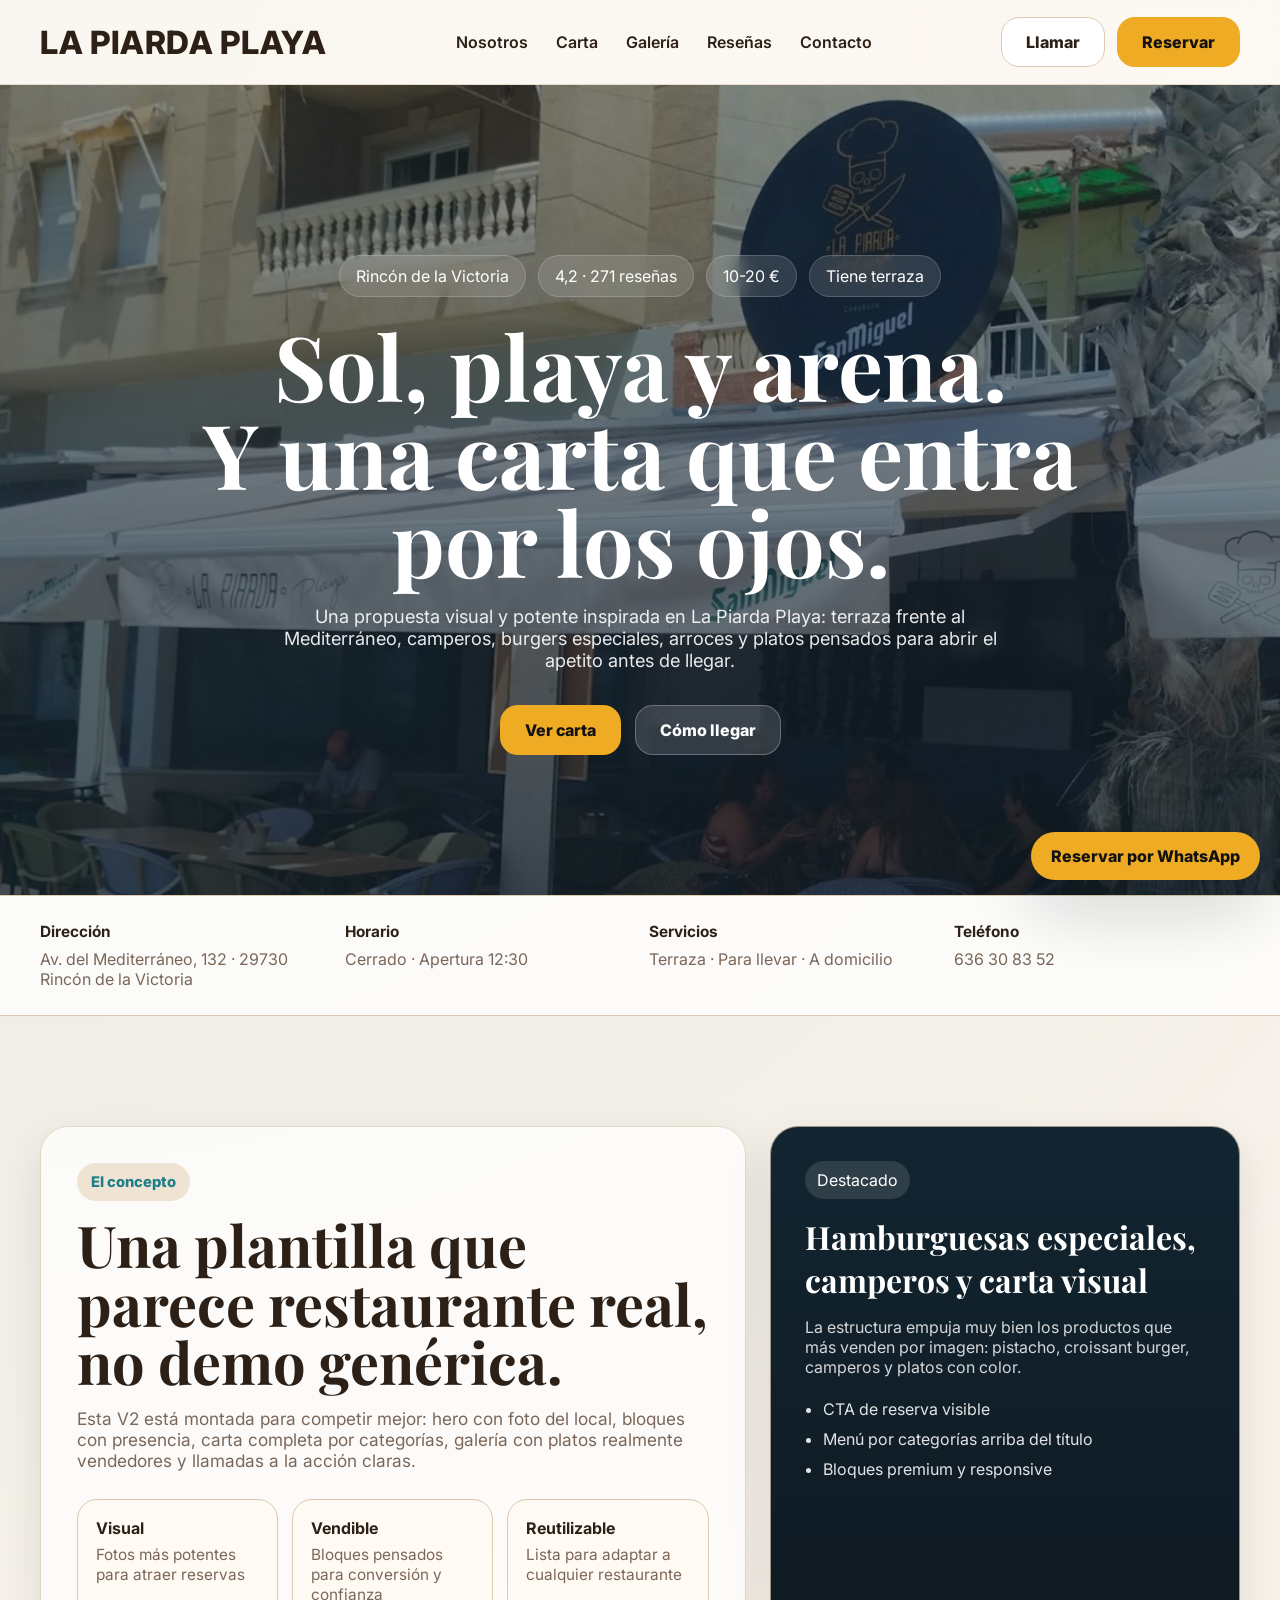
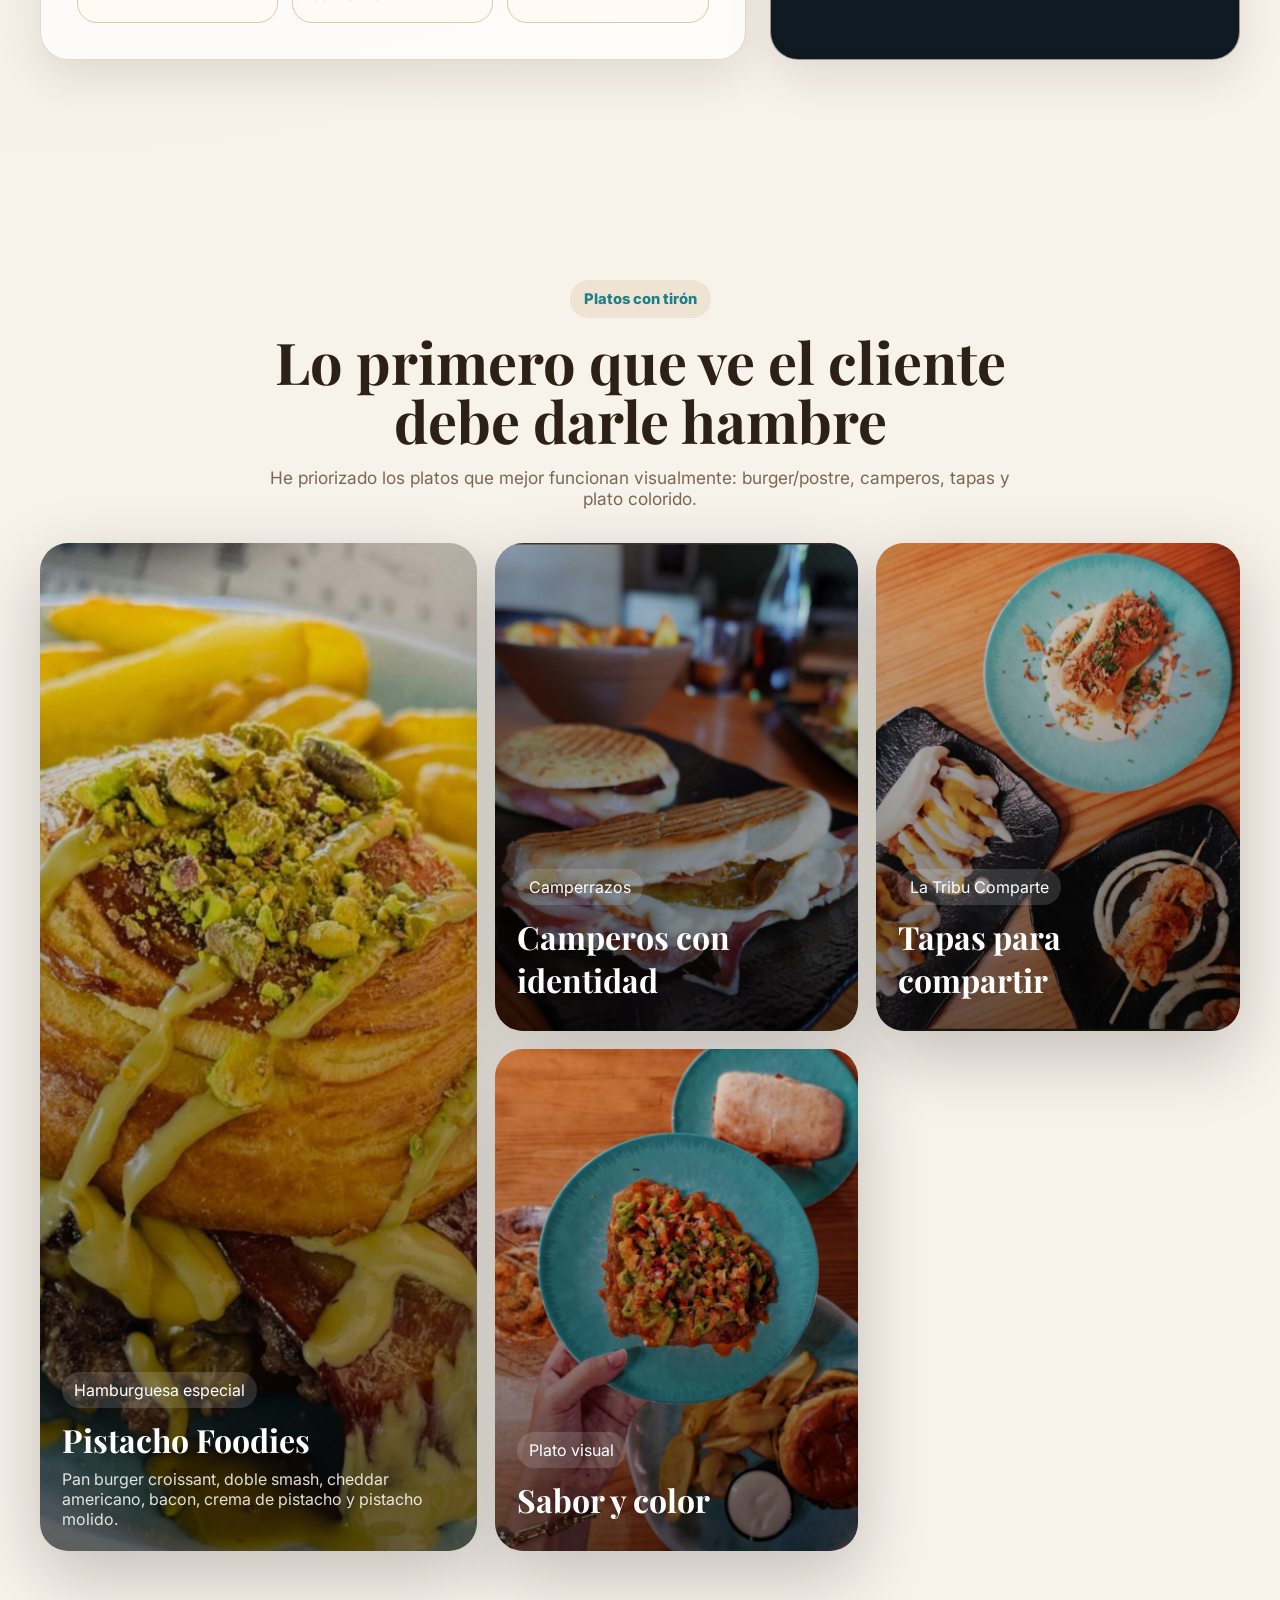
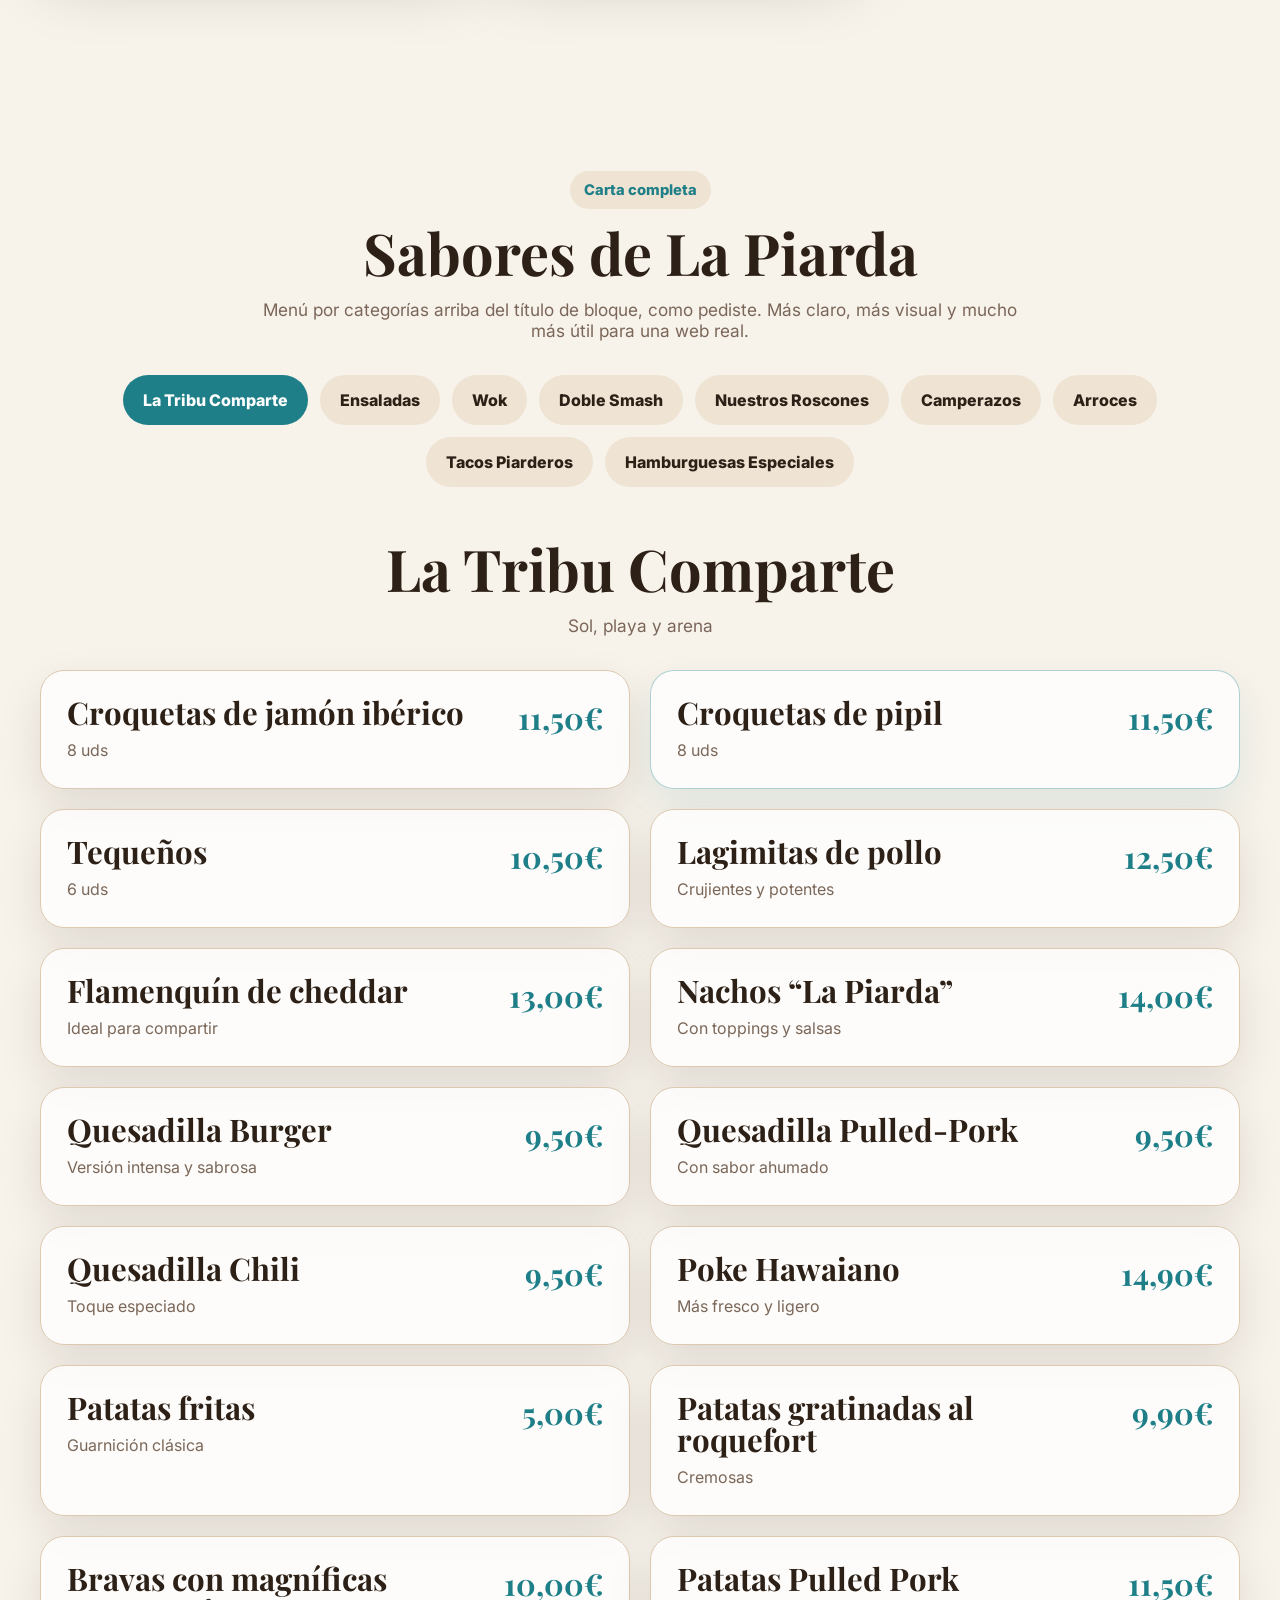
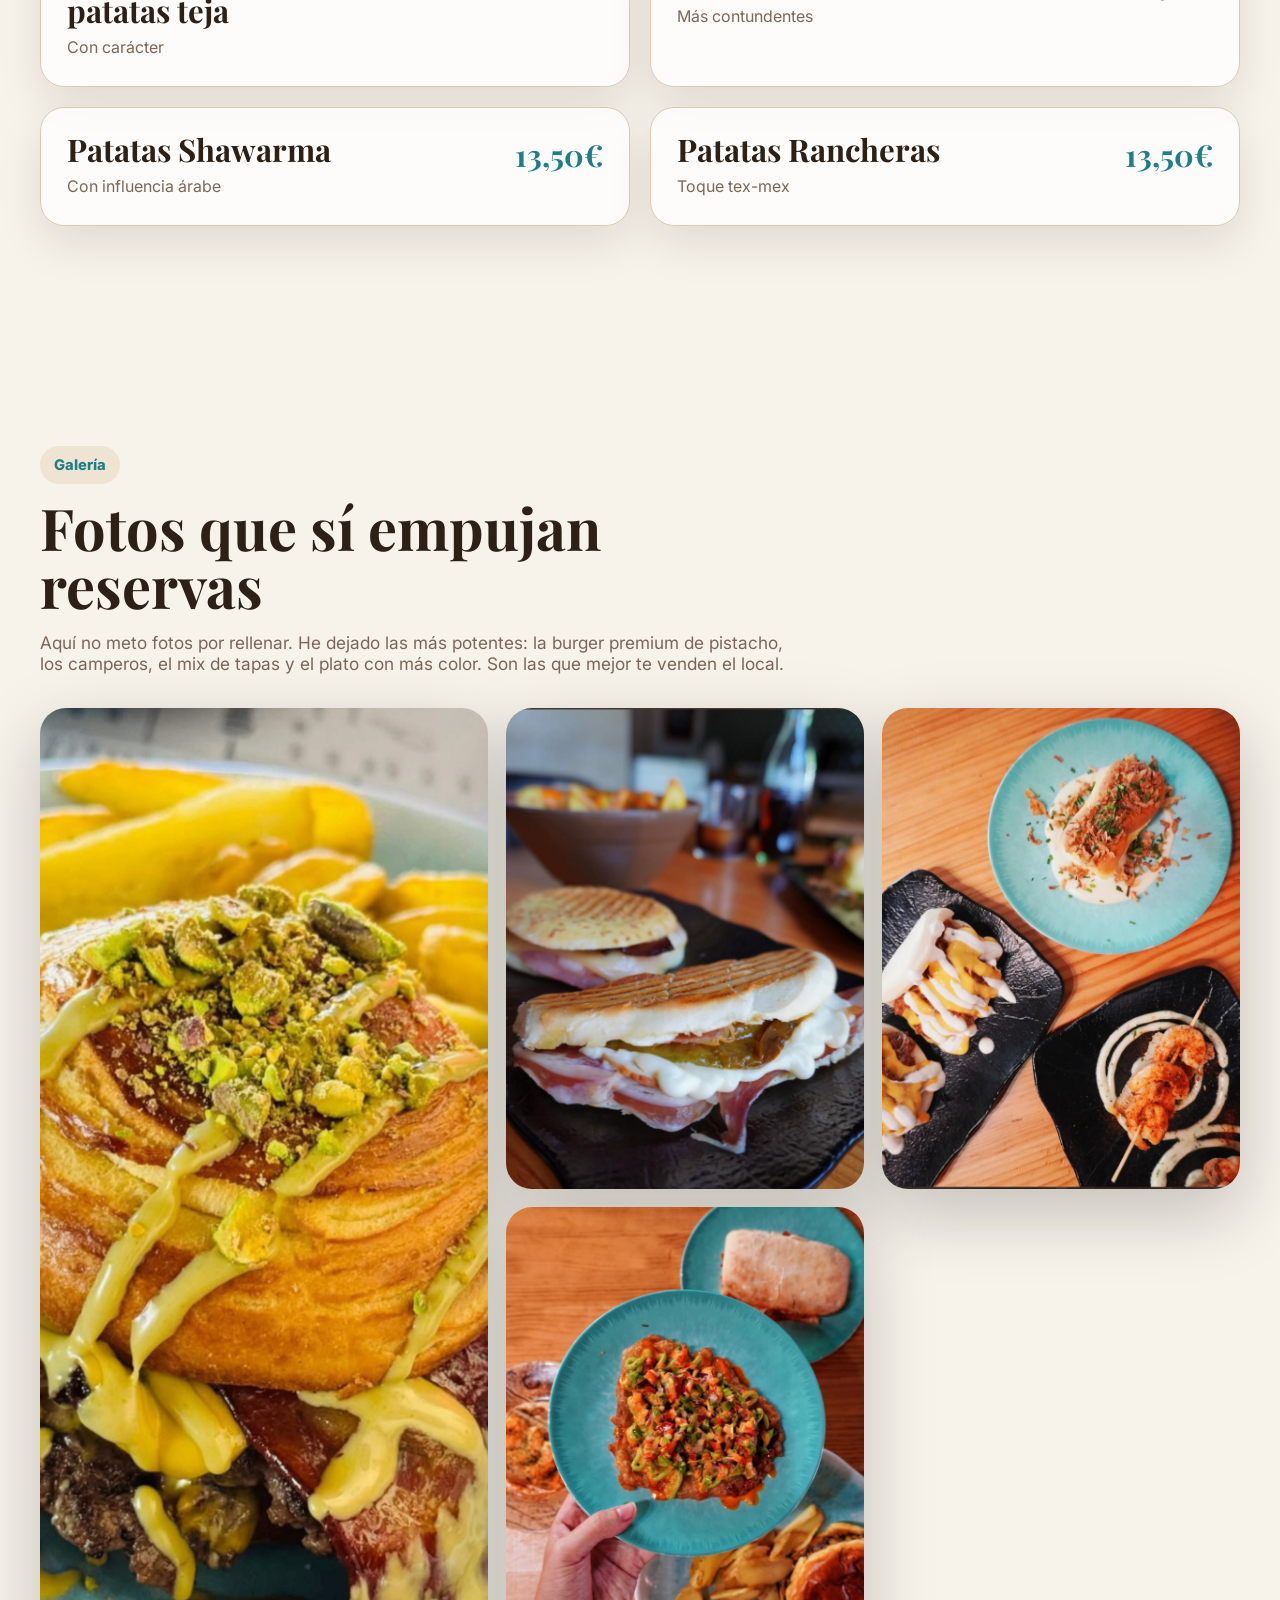
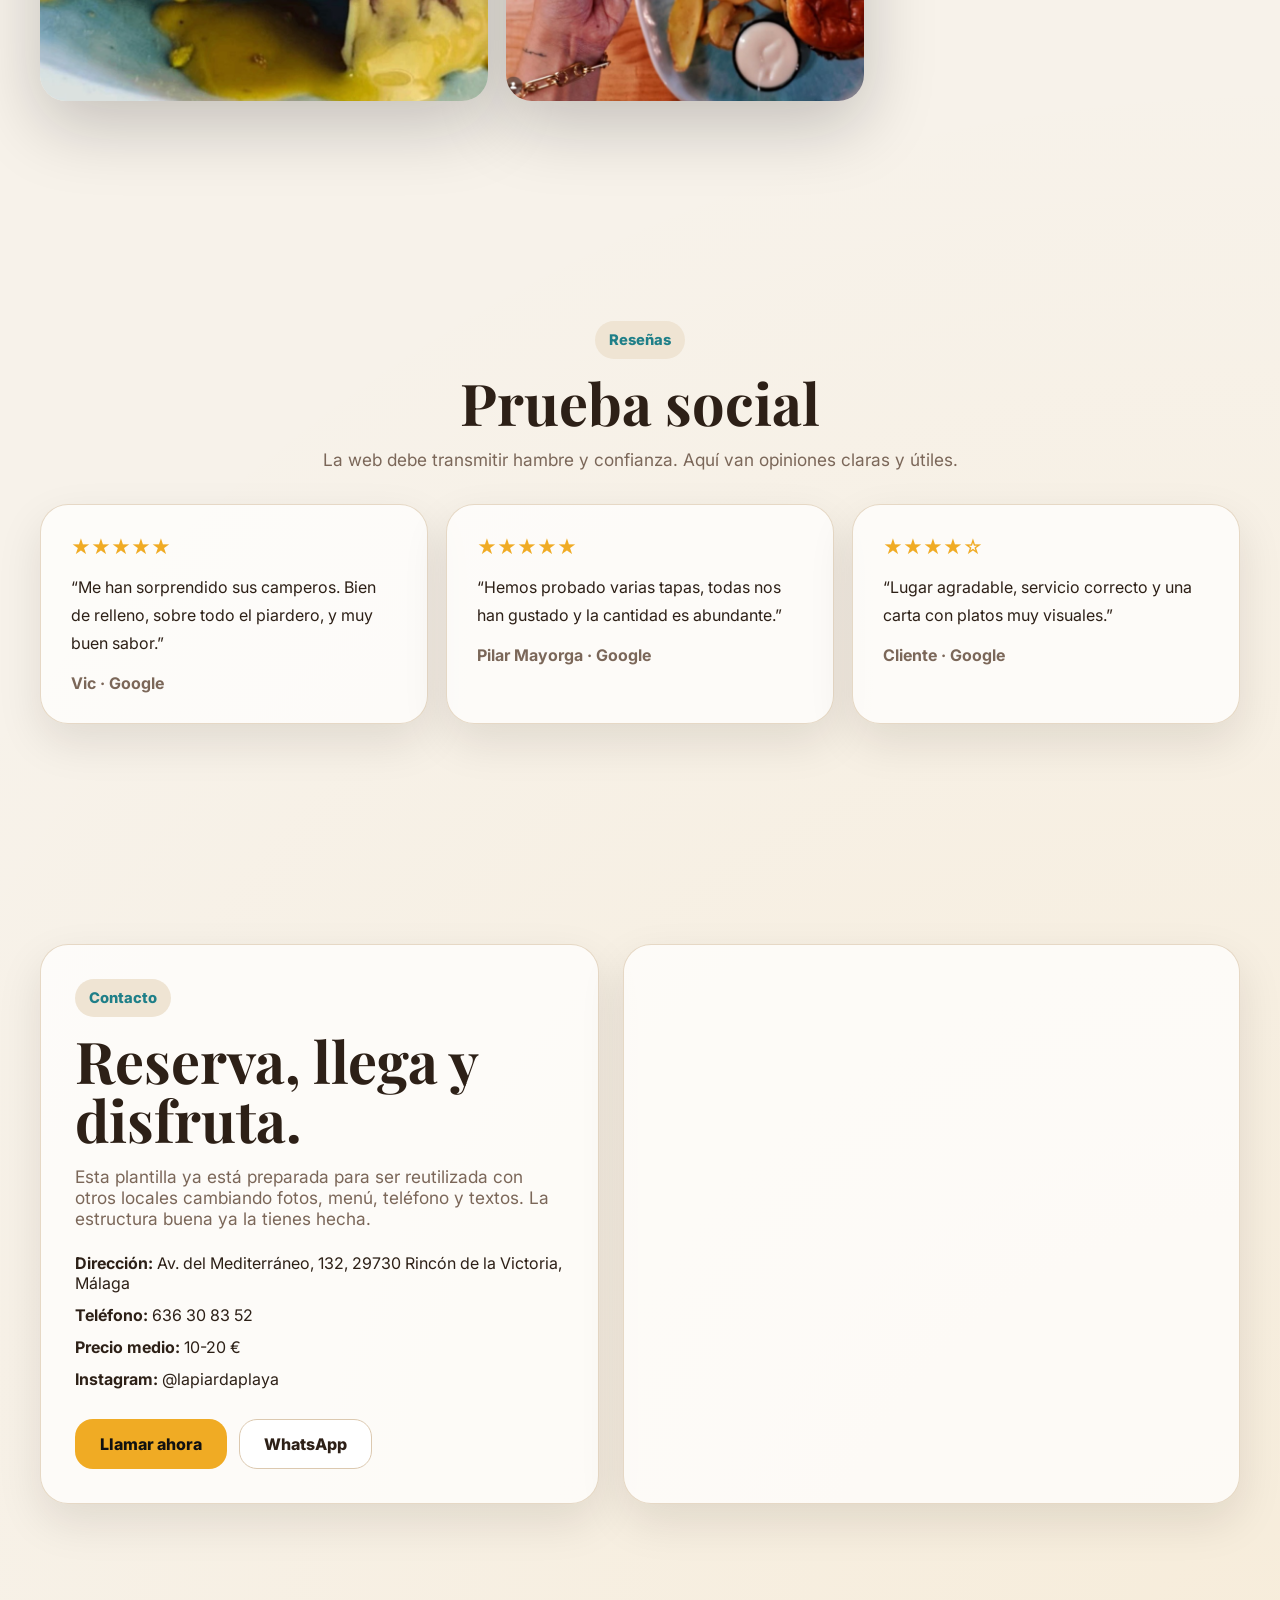
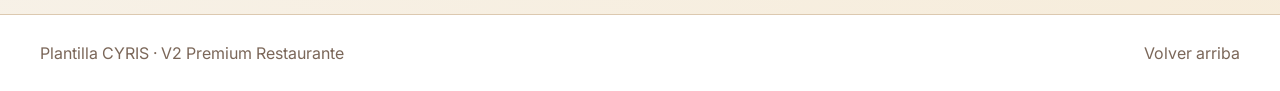
==== index.html @ 812b66fb "Add files via upload" ====
<!DOCTYPE html>
<html lang="es">
<head>
  <meta charset="UTF-8" />
  <meta name="viewport" content="width=device-width, initial-scale=1.0" />
  <title>La Piarda Playa | V2 Premium</title>
  <meta name="description" content="Plantilla premium para restaurantes inspirada en La Piarda Playa: hero visual, carta completa, galería potente y enfoque a reservas." />
  <meta name="theme-color" content="#10212b" />
  <link rel="preconnect" href="https://fonts.googleapis.com">
  <link rel="preconnect" href="https://fonts.gstatic.com" crossorigin>
  <link href="https://fonts.googleapis.com/css2?family=Playfair+Display:wght@600;700;800&family=Inter:wght@400;500;600;700;800&display=swap" rel="stylesheet">
  <link rel="stylesheet" href="styles.css" />
</head>
<body>
  <a class="floating-cta" href="https://wa.me/34636308352" target="_blank" rel="noopener noreferrer">Reservar por WhatsApp</a>

  <header class="site-header" id="top">
    <div class="container nav">
      <a class="brand" href="#top">LA PIARDA PLAYA</a>

      <nav class="desktop-nav">
        <a href="#concepto">Nosotros</a>
        <a href="#carta">Carta</a>
        <a href="#galeria">Galería</a>
        <a href="#resenas">Reseñas</a>
        <a href="#contacto">Contacto</a>
      </nav>

      <div class="nav-actions">
        <a class="btn btn-soft" href="tel:+34636308352">Llamar</a>
        <a class="btn btn-primary" href="https://wa.me/34636308352" target="_blank" rel="noopener noreferrer">Reservar</a>
      </div>

      <button class="menu-toggle" aria-label="Abrir menú">☰</button>
    </div>

    <div class="mobile-menu">
      <a href="#concepto">Nosotros</a>
      <a href="#carta">Carta</a>
      <a href="#galeria">Galería</a>
      <a href="#resenas">Reseñas</a>
      <a href="#contacto">Contacto</a>
      <a href="tel:+34636308352">Llamar</a>
    </div>
  </header>

  <section class="hero">
    <img src="assets/hero.jpg" alt="Exterior de La Piarda Playa" class="hero-image" />
    <div class="hero-overlay"></div>

    <div class="container hero-content">
      <div class="hero-pills">
        <span>Rincón de la Victoria</span>
        <span>4,2 · 271 reseñas</span>
        <span>10-20 €</span>
        <span>Tiene terraza</span>
      </div>

      <h1>Sol, playa y arena. <br>Y una carta que entra por los ojos.</h1>
      <p>
        Una propuesta visual y potente inspirada en La Piarda Playa: terraza frente al Mediterráneo,
        camperos, burgers especiales, arroces y platos pensados para abrir el apetito antes de llegar.
      </p>

      <div class="hero-actions">
        <a class="btn btn-primary" href="#carta">Ver carta</a>
        <a class="btn btn-glass" href="#contacto">Cómo llegar</a>
      </div>
    </div>
  </section>

  <section class="top-info">
    <div class="container top-info-grid">
      <article>
        <strong>Dirección</strong>
        <span>Av. del Mediterráneo, 132 · 29730 Rincón de la Victoria</span>
      </article>
      <article>
        <strong>Horario</strong>
        <span>Cerrado · Apertura 12:30</span>
      </article>
      <article>
        <strong>Servicios</strong>
        <span>Terraza · Para llevar · A domicilio</span>
      </article>
      <article>
        <strong>Teléfono</strong>
        <span>636 30 83 52</span>
      </article>
    </div>
  </section>

  <section class="section concept-section" id="concepto">
    <div class="container concept-grid">
      <div class="section-copy">
        <span class="eyebrow">El concepto</span>
        <h2>Una plantilla que parece restaurante real, no demo genérica.</h2>
        <p>
          Esta V2 está montada para competir mejor: hero con foto del local, bloques con presencia,
          carta completa por categorías, galería con platos realmente vendedores y llamadas a la acción claras.
        </p>
        <div class="concept-highlights">
          <div>
            <strong>Visual</strong>
            <span>Fotos más potentes para atraer reservas</span>
          </div>
          <div>
            <strong>Vendible</strong>
            <span>Bloques pensados para conversión y confianza</span>
          </div>
          <div>
            <strong>Reutilizable</strong>
            <span>Lista para adaptar a cualquier restaurante</span>
          </div>
        </div>
      </div>

      <div class="feature-card">
        <span class="feature-badge">Destacado</span>
        <h3>Hamburguesas especiales, camperos y carta visual</h3>
        <p>
          La estructura empuja muy bien los productos que más venden por imagen:
          pistacho, croissant burger, camperos y platos con color.
        </p>
        <ul>
          <li>CTA de reserva visible</li>
          <li>Menú por categorías arriba del título</li>
          <li>Bloques premium y responsive</li>
        </ul>
      </div>
    </div>
  </section>

  <section class="section signature-section">
    <div class="container">
      <div class="section-heading center">
        <span class="eyebrow">Platos con tirón</span>
        <h2>Lo primero que ve el cliente debe darle hambre</h2>
        <p>He priorizado los platos que mejor funcionan visualmente: burger/postre, camperos, tapas y plato colorido.</p>
      </div>

      <div class="signature-grid">
        <article class="signature-card large">
          <img src="assets/gallery-burger.jpg" alt="Burger premium con pistacho" />
          <div class="signature-copy">
            <span>Hamburguesa especial</span>
            <h3>Pistacho Foodies</h3>
            <p>Pan burger croissant, doble smash, cheddar americano, bacon, crema de pistacho y pistacho molido.</p>
          </div>
        </article>

        <article class="signature-card">
          <img src="assets/gallery-camperos.jpg" alt="Camperos del restaurante" />
          <div class="signature-copy">
            <span>Camperrazos</span>
            <h3>Camperos con identidad</h3>
          </div>
        </article>

        <article class="signature-card">
          <img src="assets/gallery-tapas.jpg" alt="Tapas variadas" />
          <div class="signature-copy">
            <span>La Tribu Comparte</span>
            <h3>Tapas para compartir</h3>
          </div>
        </article>

        <article class="signature-card">
          <img src="assets/gallery-plate.jpg" alt="Plato con colores vivos" />
          <div class="signature-copy">
            <span>Plato visual</span>
            <h3>Sabor y color</h3>
          </div>
        </article>
      </div>
    </div>
  </section>

  <section class="section menu-section" id="carta">
    <div class="container">
      <div class="section-heading center">
        <span class="eyebrow">Carta completa</span>
        <h2>Sabores de La Piarda</h2>
        <p>
          Menú por categorías arriba del título de bloque, como pediste. Más claro, más visual y mucho más útil para una web real.
        </p>
      </div>

      <div class="menu-tabs">
        <button class="tab active" data-category="tribu">La Tribu Comparte</button>
        <button class="tab" data-category="ensaladas">Ensaladas</button>
        <button class="tab" data-category="wok">Wok</button>
        <button class="tab" data-category="smash">Doble Smash</button>
        <button class="tab" data-category="roscones">Nuestros Roscones</button>
        <button class="tab" data-category="camperos">Camperazos</button>
        <button class="tab" data-category="arroces">Arroces</button>
        <button class="tab" data-category="tacos">Tacos Piarderos</button>
        <button class="tab" data-category="burgers">Hamburguesas Especiales</button>
      </div>

      <div class="menu-panel active" data-panel="tribu">
        <div class="menu-panel-header">
          <h3>La Tribu Comparte</h3>
          <p>Sol, playa y arena</p>
        </div>
        <div class="menu-grid">
          <article class="menu-card"><div><h4>Croquetas de jamón ibérico</h4><p>8 uds</p></div><strong>11,50€</strong></article>
          <article class="menu-card featured"><div><h4>Croquetas de pipil</h4><p>8 uds</p></div><strong>11,50€</strong></article>
          <article class="menu-card"><div><h4>Tequeños</h4><p>6 uds</p></div><strong>10,50€</strong></article>
          <article class="menu-card"><div><h4>Lagimitas de pollo</h4><p>Crujientes y potentes</p></div><strong>12,50€</strong></article>
          <article class="menu-card"><div><h4>Flamenquín de cheddar</h4><p>Ideal para compartir</p></div><strong>13,00€</strong></article>
          <article class="menu-card"><div><h4>Nachos “La Piarda”</h4><p>Con toppings y salsas</p></div><strong>14,00€</strong></article>
          <article class="menu-card"><div><h4>Quesadilla Burger</h4><p>Versión intensa y sabrosa</p></div><strong>9,50€</strong></article>
          <article class="menu-card"><div><h4>Quesadilla Pulled-Pork</h4><p>Con sabor ahumado</p></div><strong>9,50€</strong></article>
          <article class="menu-card"><div><h4>Quesadilla Chili</h4><p>Toque especiado</p></div><strong>9,50€</strong></article>
          <article class="menu-card"><div><h4>Poke Hawaiano</h4><p>Más fresco y ligero</p></div><strong>14,90€</strong></article>
          <article class="menu-card"><div><h4>Patatas fritas</h4><p>Guarnición clásica</p></div><strong>5,00€</strong></article>
          <article class="menu-card"><div><h4>Patatas gratinadas al roquefort</h4><p>Cremosas</p></div><strong>9,90€</strong></article>
          <article class="menu-card"><div><h4>Bravas con magníficas patatas teja</h4><p>Con carácter</p></div><strong>10,00€</strong></article>
          <article class="menu-card"><div><h4>Patatas Pulled Pork</h4><p>Más contundentes</p></div><strong>11,50€</strong></article>
          <article class="menu-card"><div><h4>Patatas Shawarma</h4><p>Con influencia árabe</p></div><strong>13,50€</strong></article>
          <article class="menu-card"><div><h4>Patatas Rancheras</h4><p>Toque tex-mex</p></div><strong>13,50€</strong></article>
        </div>
      </div>

      <div class="menu-panel" data-panel="ensaladas">
        <div class="menu-panel-header">
          <h3>Ensaladas</h3>
          <p>Opciones frescas</p>
        </div>
        <div class="menu-grid">
          <article class="menu-card"><div><h4>Mixta</h4><p>Atún, lechuga, tomate, cebolla morada y maíz</p></div><strong>9,50€</strong></article>
          <article class="menu-card featured"><div><h4>Cesar</h4><p>Tiras de pollo crujiente, parmesano, lechuga, tomate cherry, picatostes y salsa césar</p></div><strong>12,90€</strong></article>
          <article class="menu-card"><div><h4>De Cabra</h4><p>Tiras de pollo crujiente, queso de cabra, lechuga, tomate cherry, cebolla crujiente y salsa miel-mostaza</p></div><strong>12,90€</strong></article>
        </div>
      </div>

      <div class="menu-panel" data-panel="wok">
        <div class="menu-panel-header">
          <h3>Wok</h3>
          <p>Elegir entre arroz o noodles</p>
        </div>
        <div class="menu-grid">
          <article class="menu-card"><div><h4>Verduras</h4><p>Ligero y sabroso</p></div><strong>11,50€</strong></article>
          <article class="menu-card"><div><h4>Pollo</h4><p>Más proteína</p></div><strong>13,00€</strong></article>
          <article class="menu-card"><div><h4>Gambas</h4><p>Perfil marino</p></div><strong>13,00€</strong></article>
          <article class="menu-card featured"><div><h4>Pollo y gambas</h4><p>La combinación más completa</p></div><strong>14,00€</strong></article>
        </div>
      </div>

      <div class="menu-panel" data-panel="smash">
        <div class="menu-panel-header">
          <h3>Doble Smash</h3>
          <p>Carne y queso con pegada</p>
        </div>
        <div class="menu-grid">
          <article class="menu-card"><div><h4>Doble Smash Bacon Burger</h4><p>Bacon y salsa cheddar</p></div><strong>11,00€</strong></article>
          <article class="menu-card"><div><h4>Doble Smash Burger Cabramelizada</h4><p>Queso de cabra y cebolla caramelizada</p></div><strong>12,00€</strong></article>
          <article class="menu-card featured"><div><h4>Doble Smash Burger Original</h4><p>Cheddar americano, cebolla en mantequilla, pepinillo agridulce y auténtica salsa burger</p></div><strong>12,00€</strong></article>
        </div>
      </div>

      <div class="menu-panel" data-panel="roscones">
        <div class="menu-panel-header">
          <h3>Nuestros Roscones</h3>
          <p>Para nuestros piarderos vegetarianos, la carne se puede quitar</p>
        </div>
        <div class="menu-grid">
          <article class="menu-card"><div><h4>Serranito</h4><p>Pollo o lomo, jamón serrano, pimiento y mayonesa</p></div><strong>13,00€</strong></article>
          <article class="menu-card"><div><h4>Curry</h4><p>Pollo o lomo, queso, cebolla morada y mayonesa al curry</p></div><strong>13,00€</strong></article>
          <article class="menu-card"><div><h4>Roquefort</h4><p>Pollo o lomo, jamón serrano y roquefort</p></div><strong>13,00€</strong></article>
          <article class="menu-card"><div><h4>La Tribu</h4><p>Pollo o lomo, bacon, queso, lechuga, tomate y mayonesa</p></div><strong>13,00€</strong></article>
          <article class="menu-card"><div><h4>BBQ</h4><p>Pollo o lomo, cebolla en mantequilla, queso y salsa BBQ</p></div><strong>13,00€</strong></article>
          <article class="menu-card"><div><h4>Picantón</h4><p>Pollo o lomo, queso, cebolla crujiente y salsa brava</p></div><strong>13,00€</strong></article>
          <article class="menu-card"><div><h4>Cabramelizado</h4><p>Pollo o lomo, queso de cabra y cebolla caramelizada</p></div><strong>13,00€</strong></article>
          <article class="menu-card featured"><div><h4>Shawarma</h4><p>Carne de shawarma, queso, lechuga, hummus, cebolla morada y salsa yoghurt</p></div><strong>13,00€</strong></article>
        </div>
      </div>

      <div class="menu-panel" data-panel="camperos">
        <div class="menu-panel-header">
          <h3>Camperazos</h3>
          <p>La parte más reconocible del local</p>
        </div>
        <div class="menu-grid">
          <article class="menu-card"><div><h4>Normal</h4><p>Jamón, queso, tomate, lechuga y mayonesa</p></div><strong>5,80€</strong></article>
          <article class="menu-card"><div><h4>Atún</h4><p>Atún, jamón, queso, tomate, lechuga y mayonesa</p></div><strong>6,80€</strong></article>
          <article class="menu-card"><div><h4>Inglés</h4><p>Bacon, huevo, jamón, queso, tomate, lechuga y mayonesa</p></div><strong>6,80€</strong></article>
          <article class="menu-card"><div><h4>Pollo</h4><p>Pollo, jamón, queso, tomate, lechuga y mayonesa</p></div><strong>6,80€</strong></article>
          <article class="menu-card"><div><h4>Lomo</h4><p>Lomo, jamón, cheddar americano, tomate, lechuga y mayonesa</p></div><strong>6,80€</strong></article>
          <article class="menu-card"><div><h4>Pastela</h4><p>Carne de pollo con especias árabes, crema agria y toque de canela con azúcar glas</p></div><strong>7,50€</strong></article>
          <article class="menu-card"><div><h4>Africano</h4><p>Pollo, queso, cebolla caramelizada y mayonesa al curry</p></div><strong>7,50€</strong></article>
          <article class="menu-card"><div><h4>Serranito</h4><p>Lomo, jamón serrano, queso, pimiento, tomate y mayonesa</p></div><strong>7,50€</strong></article>
          <article class="menu-card"><div><h4>Aragón</h4><p>Pollo, bacon, huevo, cebolla caramelizada y crema agria</p></div><strong>7,80€</strong></article>
          <article class="menu-card"><div><h4>Cheddar</h4><p>Pollo, bacon, pork, queso, lechuga, tomate con toque de mayonesa y salsa cheddar</p></div><strong>7,80€</strong></article>
          <article class="menu-card featured"><div><h4>Piardero</h4><p>Pollo, bacon, jamón, huevo, queso, tomate, lechuga, mayonesa y ketchup al toque de pimienta</p></div><strong>7,80€</strong></article>
          <article class="menu-card"><div><h4>Pulled Pork</h4><p>Pulled Pork BBQ, cebolla mantequilla, jamón, queso, tomate y lechuga</p></div><strong>7,80€</strong></article>
        </div>
      </div>

      <div class="menu-panel" data-panel="arroces">
        <div class="menu-panel-header">
          <h3>Arroces</h3>
          <p>Mínimo dos personas</p>
        </div>
        <div class="menu-grid">
          <article class="menu-card"><div><h4>Mar y Granja</h4><p>Langostinos, mejillones y pollo · 15,50€ por persona / 26,50€ para dos</p></div><strong>Desde 15,50€</strong></article>
          <article class="menu-card"><div><h4>Ibérico</h4><p>Secreto ibérico, chorizo ibérico y champiñones · 17,00€ por persona</p></div><strong>17,00€</strong></article>
          <article class="menu-card featured"><div><h4>Arroz Negro</h4><p>Langostinos, pulpo y alioli con toque de pimentón de la Vera · 17,00€ por persona</p></div><strong>17,00€</strong></article>
        </div>
      </div>

      <div class="menu-panel" data-panel="tacos">
        <div class="menu-panel-header">
          <h3>Tacos Piarderos</h3>
          <p>Dos piezas, mucho sabor</p>
        </div>
        <div class="menu-grid">
          <article class="menu-card"><div><h4>Tacos Chidos</h4><p>Pollo picante, cheddar americano, cebolla encurtida, guacamole y lima · 2 uds</p></div><strong>8,50€</strong></article>
          <article class="menu-card featured"><div><h4>Tacos Japo</h4><p>Atún marinado en base de arroz, crema agria, mayonesa de kimchi y sriracha con toque crujiente de totopos y lima · 2 uds</p></div><strong>10,50€</strong></article>
        </div>
      </div>

      <div class="menu-panel" data-panel="burgers">
        <div class="menu-panel-header">
          <h3>Hamburguesas Especiales</h3>
          <p>Doble smash de 180g de ternera simmental de la mejor calidad, sabor y textura</p>
        </div>
        <div class="menu-grid">
          <article class="menu-card"><div><h4>Cheese Lover</h4><p>Doble Smash Burger · con aros crujientes de gouda, cheddar americano, cebolla caramelizada y crema agria</p></div><strong>12,00€</strong></article>
          <article class="menu-card"><div><h4>Donut Glass</h4><p>Doble Smash Burger · con cheddar americano, bacon, cochinita pibil y salsa cheddar</p></div><strong>14,50€</strong></article>
          <article class="menu-card"><div><h4>Lotus Croissant</h4><p>Pan burger croissant · Doble Smash Burger · con cheddar americano, bacon, crema de galleta lotus y crumble lotus</p></div><strong>14,50€</strong></article>
          <article class="menu-card featured"><div><h4>Pistacho Foodies</h4><p>Pan burger croissant · Doble Smash Burger · con cheddar americano, bacon, crema de pistacho y pistacho molido</p></div><strong>14,50€</strong></article>
        </div>
      </div>
    </div>
  </section>

  <section class="section gallery-section" id="galeria">
    <div class="container">
      <div class="section-heading">
        <span class="eyebrow">Galería</span>
        <h2>Fotos que sí empujan reservas</h2>
        <p>
          Aquí no meto fotos por rellenar. He dejado las más potentes: la burger premium de pistacho,
          los camperos, el mix de tapas y el plato con más color. Son las que mejor te venden el local.
        </p>
      </div>

      <div class="gallery-grid">
        <article class="gallery-item hero-shot">
          <img src="assets/gallery-burger.jpg" alt="Hamburguesa premium con pistacho" />
        </article>
        <article class="gallery-item">
          <img src="assets/gallery-camperos.jpg" alt="Camperos" />
        </article>
        <article class="gallery-item">
          <img src="assets/gallery-tapas.jpg" alt="Tapas variadas" />
        </article>
        <article class="gallery-item">
          <img src="assets/gallery-plate.jpg" alt="Plato colorido" />
        </article>
      </div>
    </div>
  </section>

  <section class="section reviews-section" id="resenas">
    <div class="container">
      <div class="section-heading center">
        <span class="eyebrow">Reseñas</span>
        <h2>Prueba social</h2>
        <p>La web debe transmitir hambre y confianza. Aquí van opiniones claras y útiles.</p>
      </div>

      <div class="reviews-grid">
        <article class="review-card">
          <div class="stars">★★★★★</div>
          <p>“Me han sorprendido sus camperos. Bien de relleno, sobre todo el piardero, y muy buen sabor.”</p>
          <span>Vic · Google</span>
        </article>
        <article class="review-card">
          <div class="stars">★★★★★</div>
          <p>“Hemos probado varias tapas, todas nos han gustado y la cantidad es abundante.”</p>
          <span>Pilar Mayorga · Google</span>
        </article>
        <article class="review-card">
          <div class="stars">★★★★☆</div>
          <p>“Lugar agradable, servicio correcto y una carta con platos muy visuales.”</p>
          <span>Cliente · Google</span>
        </article>
      </div>
    </div>
  </section>

  <section class="section contact-section" id="contacto">
    <div class="container contact-grid">
      <div class="contact-copy">
        <span class="eyebrow">Contacto</span>
        <h2>Reserva, llega y disfruta.</h2>
        <p>
          Esta plantilla ya está preparada para ser reutilizada con otros locales cambiando fotos, menú,
          teléfono y textos. La estructura buena ya la tienes hecha.
        </p>

        <ul class="contact-list">
          <li><strong>Dirección:</strong> Av. del Mediterráneo, 132, 29730 Rincón de la Victoria, Málaga</li>
          <li><strong>Teléfono:</strong> 636 30 83 52</li>
          <li><strong>Precio medio:</strong> 10-20 €</li>
          <li><strong>Instagram:</strong> @lapiardaplaya</li>
        </ul>

        <div class="contact-actions">
          <a class="btn btn-primary" href="tel:+34636308352">Llamar ahora</a>
          <a class="btn btn-soft" href="https://wa.me/34636308352" target="_blank" rel="noopener noreferrer">WhatsApp</a>
        </div>
      </div>

      <div class="map-card">
        <iframe title="Mapa La Piarda Playa" src="https://www.google.com/maps?q=Av.%20del%20Mediterr%C3%A1neo%20132%20Rinc%C3%B3n%20de%20la%20Victoria%20M%C3%A1laga&output=embed" loading="lazy"></iframe>
      </div>
    </div>
  </section>

  <footer class="site-footer">
    <div class="container footer-wrap">
      <span>Plantilla CYRIS · V2 Premium Restaurante</span>
      <a href="#top">Volver arriba</a>
    </div>
  </footer>

  <script src="script.js"></script>
</body>
</html>
---- styles.css ----
*{box-sizing:border-box}
html{scroll-behavior:smooth}
:root{
  --bg:#f7f2ea;
  --surface:#fffdfa;
  --surface-2:#efe4d3;
  --card:#fffaf4;
  --text:#2d2017;
  --muted:#7b6759;
  --line:#dcc9b0;
  --brand:#1f7f88;
  --brand-dark:#10212b;
  --accent:#f0ab24;
  --white:#ffffff;
  --shadow:0 18px 45px rgba(26, 18, 11, .10);
  --shadow-2:0 24px 70px rgba(13, 15, 20, .22);
  --radius:28px;
  --max:1200px;
}

body{
  margin:0;
  font-family:'Inter',system-ui,sans-serif;
  color:var(--text);
  background:
    radial-gradient(circle at top left, rgba(31,127,136,.08), transparent 22%),
    radial-gradient(circle at bottom right, rgba(240,171,36,.08), transparent 20%),
    var(--bg);
}
img{display:block;max-width:100%}
a{text-decoration:none;color:inherit}
button{font:inherit}
.container{width:min(var(--max), calc(100% - 40px)); margin:0 auto}

.floating-cta{
  position:fixed;right:20px;bottom:20px;z-index:90;
  background:var(--accent);color:#111;padding:14px 20px;border-radius:999px;
  font-weight:800;box-shadow:var(--shadow-2)
}

.site-header{
  position:sticky;top:0;z-index:80;
  backdrop-filter:blur(16px);
  background:rgba(255,250,245,.78);
  border-bottom:1px solid rgba(220,201,176,.6);
}
.nav{
  min-height:84px;display:flex;align-items:center;justify-content:space-between;gap:20px
}
.brand{
  font-weight:800;letter-spacing:.02em;font-size:2rem
}
.desktop-nav{
  display:flex;gap:28px;font-weight:600
}
.desktop-nav a{
  position:relative
}
.desktop-nav a::after{
  content:"";position:absolute;left:0;bottom:-8px;width:0;height:2px;background:var(--brand);transition:.28s
}
.desktop-nav a:hover::after{width:100%}
.nav-actions{display:flex;gap:12px}
.menu-toggle{
  display:none;border:1px solid var(--line);background:var(--white);border-radius:14px;padding:10px 14px
}
.mobile-menu{
  display:none;padding:0 20px 18px;border-top:1px solid rgba(220,201,176,.5)
}
.mobile-menu.open{display:grid;gap:12px}
.mobile-menu a{padding-top:10px;color:var(--muted);font-weight:600}

.btn{
  display:inline-flex;align-items:center;justify-content:center;
  padding:14px 24px;border-radius:18px;font-weight:800;transition:.22s;
  border:1px solid transparent
}
.btn:hover{transform:translateY(-1px)}
.btn-primary{background:var(--accent);color:#111}
.btn-soft{background:#fff;border-color:var(--line)}
.btn-glass{background:rgba(255,255,255,.14);color:#fff;border-color:rgba(255,255,255,.26)}

.hero{
  position:relative;min-height:90vh;display:grid;place-items:center;overflow:hidden
}
.hero-image{
  position:absolute;inset:0;width:100%;height:100%;object-fit:cover
}
.hero-overlay{
  position:absolute;inset:0;
  background:
    linear-gradient(180deg, rgba(16,33,43,.34), rgba(16,33,43,.66)),
    linear-gradient(90deg, rgba(0,0,0,.18), rgba(0,0,0,.08))
}
.hero-content{
  position:relative;z-index:2;color:#fff;text-align:center;
  max-width:980px;padding:130px 0 100px
}
.hero-pills{
  display:flex;justify-content:center;gap:12px;flex-wrap:wrap;margin-bottom:24px
}
.hero-pills span{
  padding:10px 16px;border-radius:999px;background:rgba(255,255,255,.12);
  border:1px solid rgba(255,255,255,.18);backdrop-filter:blur(10px)
}
.hero h1{
  margin:0 0 20px;
  font-family:'Playfair Display',serif;
  font-size:clamp(3rem, 7vw, 6rem);
  line-height:.98
}
.hero p{
  max-width:760px;margin:0 auto 34px;font-size:1.14rem;color:rgba(255,255,255,.90)
}
.hero-actions{
  display:flex;justify-content:center;gap:14px;flex-wrap:wrap
}

.top-info{
  border-top:1px solid var(--line);border-bottom:1px solid var(--line);background:rgba(255,255,255,.78)
}
.top-info-grid{
  padding:26px 0;display:grid;grid-template-columns:repeat(4,1fr);gap:18px
}
.top-info-grid article{display:flex;flex-direction:column;gap:8px}
.top-info-grid strong{font-size:.96rem}
.top-info-grid span{color:var(--muted)}

.section{padding:110px 0}
.section-heading{max-width:760px;margin:0 0 34px}
.section-heading.center{text-align:center;margin-inline:auto}
.eyebrow{
  display:inline-flex;align-items:center;gap:8px;
  padding:10px 14px;border-radius:999px;background:var(--surface-2);
  color:var(--brand);font-size:.92rem;font-weight:800;margin-bottom:14px
}
.section-heading h2,
.section-copy h2,
.menu-panel-header h3,
.contact-copy h2{
  margin:0;
  font-family:'Playfair Display',serif;
  font-size:clamp(2.5rem, 4.5vw, 4.2rem);
  line-height:1.02
}
.section-heading p,
.section-copy p,
.contact-copy p,
.menu-panel-header p{
  color:var(--muted);font-size:1.08rem
}

.concept-grid{
  display:grid;grid-template-columns:1.2fr .8fr;gap:24px;align-items:stretch
}
.section-copy,
.feature-card,
.contact-copy,
.map-card,
.review-card{
  background:rgba(255,255,255,.72);
  border:1px solid rgba(220,201,176,.7);
  border-radius:28px;
  box-shadow:var(--shadow)
}
.section-copy{padding:36px}
.concept-highlights{
  display:grid;grid-template-columns:repeat(3,1fr);gap:14px;margin-top:28px
}
.concept-highlights div{
  background:var(--card);padding:18px;border-radius:20px;border:1px solid var(--line)
}
.concept-highlights strong{display:block;margin-bottom:6px}
.concept-highlights span{color:var(--muted);font-size:.96rem}
.feature-card{
  padding:34px;background:linear-gradient(180deg,#122531,#0f1921);color:#fff
}
.feature-badge{
  display:inline-block;margin-bottom:16px;padding:9px 12px;border-radius:999px;
  background:rgba(255,255,255,.12)
}
.feature-card h3{
  margin:0 0 14px;font-size:2rem;font-family:'Playfair Display',serif
}
.feature-card p{color:rgba(255,255,255,.82)}
.feature-card ul{margin:22px 0 0;padding-left:18px;color:rgba(255,255,255,.88)}
.feature-card li+li{margin-top:10px}

.signature-grid{
  display:grid;grid-template-columns:1.2fr 1fr 1fr;gap:18px
}
.signature-card{
  position:relative;min-height:280px;border-radius:28px;overflow:hidden;box-shadow:var(--shadow-2)
}
.signature-card.large{grid-row:span 2;min-height:580px}
.signature-card img{
  width:100%;height:100%;object-fit:cover
}
.signature-card::after{
  content:"";position:absolute;inset:0;background:linear-gradient(180deg,rgba(0,0,0,.08),rgba(0,0,0,.58))
}
.signature-copy{
  position:absolute;left:22px;right:22px;bottom:22px;z-index:2;color:#fff
}
.signature-copy span{
  display:inline-block;margin-bottom:10px;padding:8px 12px;border-radius:999px;background:rgba(255,255,255,.14)
}
.signature-copy h3{
  margin:0 0 8px;font-family:'Playfair Display',serif;font-size:2rem
}
.signature-copy p{margin:0;color:rgba(255,255,255,.86)}

.menu-tabs{
  display:flex;gap:12px;flex-wrap:wrap;justify-content:center;margin:24px 0 52px
}
.tab{
  border:none;cursor:pointer;padding:15px 20px;border-radius:999px;
  background:var(--surface-2);font-weight:800;color:var(--text);transition:.22s
}
.tab.active{background:var(--brand);color:#fff}
.menu-panel{display:none}
.menu-panel.active{display:block}
.menu-panel-header{text-align:center;margin-bottom:34px}
.menu-grid{display:grid;grid-template-columns:repeat(2,1fr);gap:20px}
.menu-card{
  display:flex;justify-content:space-between;gap:18px;align-items:flex-start;
  background:rgba(255,255,255,.78);border:1px solid var(--line);border-radius:24px;padding:26px;
  box-shadow:var(--shadow)
}
.menu-card.featured{
  border-color:rgba(31,127,136,.35);
  box-shadow:0 18px 38px rgba(31,127,136,.10)
}
.menu-card h4{
  margin:0 0 10px;
  font-family:'Playfair Display',serif;font-size:1.95rem;line-height:1.02
}
.menu-card p{
  margin:0;color:var(--muted);font-size:1rem;line-height:1.45
}
.menu-card strong{
  white-space:nowrap;font-family:'Playfair Display',serif;font-size:1.9rem;color:var(--brand)
}

.gallery-grid{
  display:grid;grid-template-columns:1.25fr 1fr 1fr;gap:18px
}
.gallery-item{
  min-height:300px;border-radius:26px;overflow:hidden;box-shadow:var(--shadow-2)
}
.gallery-item.hero-shot{grid-row:span 2;min-height:620px}
.gallery-item img{
  width:100%;height:100%;object-fit:cover
}

.reviews-grid{
  display:grid;grid-template-columns:repeat(3,1fr);gap:18px
}
.review-card{
  padding:30px
}
.stars{color:var(--accent);font-size:1.2rem;margin-bottom:14px}
.review-card p{margin:0 0 16px;line-height:1.75}
.review-card span{color:var(--muted);font-weight:700}

.contact-grid{
  display:grid;grid-template-columns:.95fr 1.05fr;gap:24px;align-items:stretch
}
.contact-copy,.map-card{padding:34px}
.contact-list{
  list-style:none;padding:0;margin:24px 0 30px;display:grid;gap:12px
}
.contact-actions{display:flex;gap:12px;flex-wrap:wrap}
.map-card iframe{
  width:100%;height:100%;min-height:430px;border:0;border-radius:18px
}

.site-footer{
  padding:28px 0;background:#fff;border-top:1px solid var(--line)
}
.footer-wrap{
  display:flex;justify-content:space-between;align-items:center;gap:18px;color:var(--muted)
}

@media (max-width: 1100px){
  .top-info-grid,.reviews-grid{grid-template-columns:1fr 1fr}
  .concept-grid,.contact-grid{grid-template-columns:1fr}
  .signature-grid,.gallery-grid{grid-template-columns:1fr 1fr}
  .signature-card.large,.gallery-item.hero-shot{grid-row:auto;grid-column:1 / -1;min-height:420px}
}
@media (max-width: 860px){
  .desktop-nav,.nav-actions{display:none}
  .menu-toggle{display:block}
  .top-info-grid,.menu-grid,.reviews-grid,.signature-grid,.gallery-grid,.concept-highlights{grid-template-columns:1fr}
  .menu-card{flex-direction:column}
  .menu-card strong{font-size:1.7rem}
  .hero-content{padding-top:110px}
  .brand{font-size:1.45rem}
  .section{padding:90px 0}
  .footer-wrap{flex-direction:column;align-items:flex-start}
  .floating-cta{left:16px;right:16px;bottom:16px;text-align:center}
}
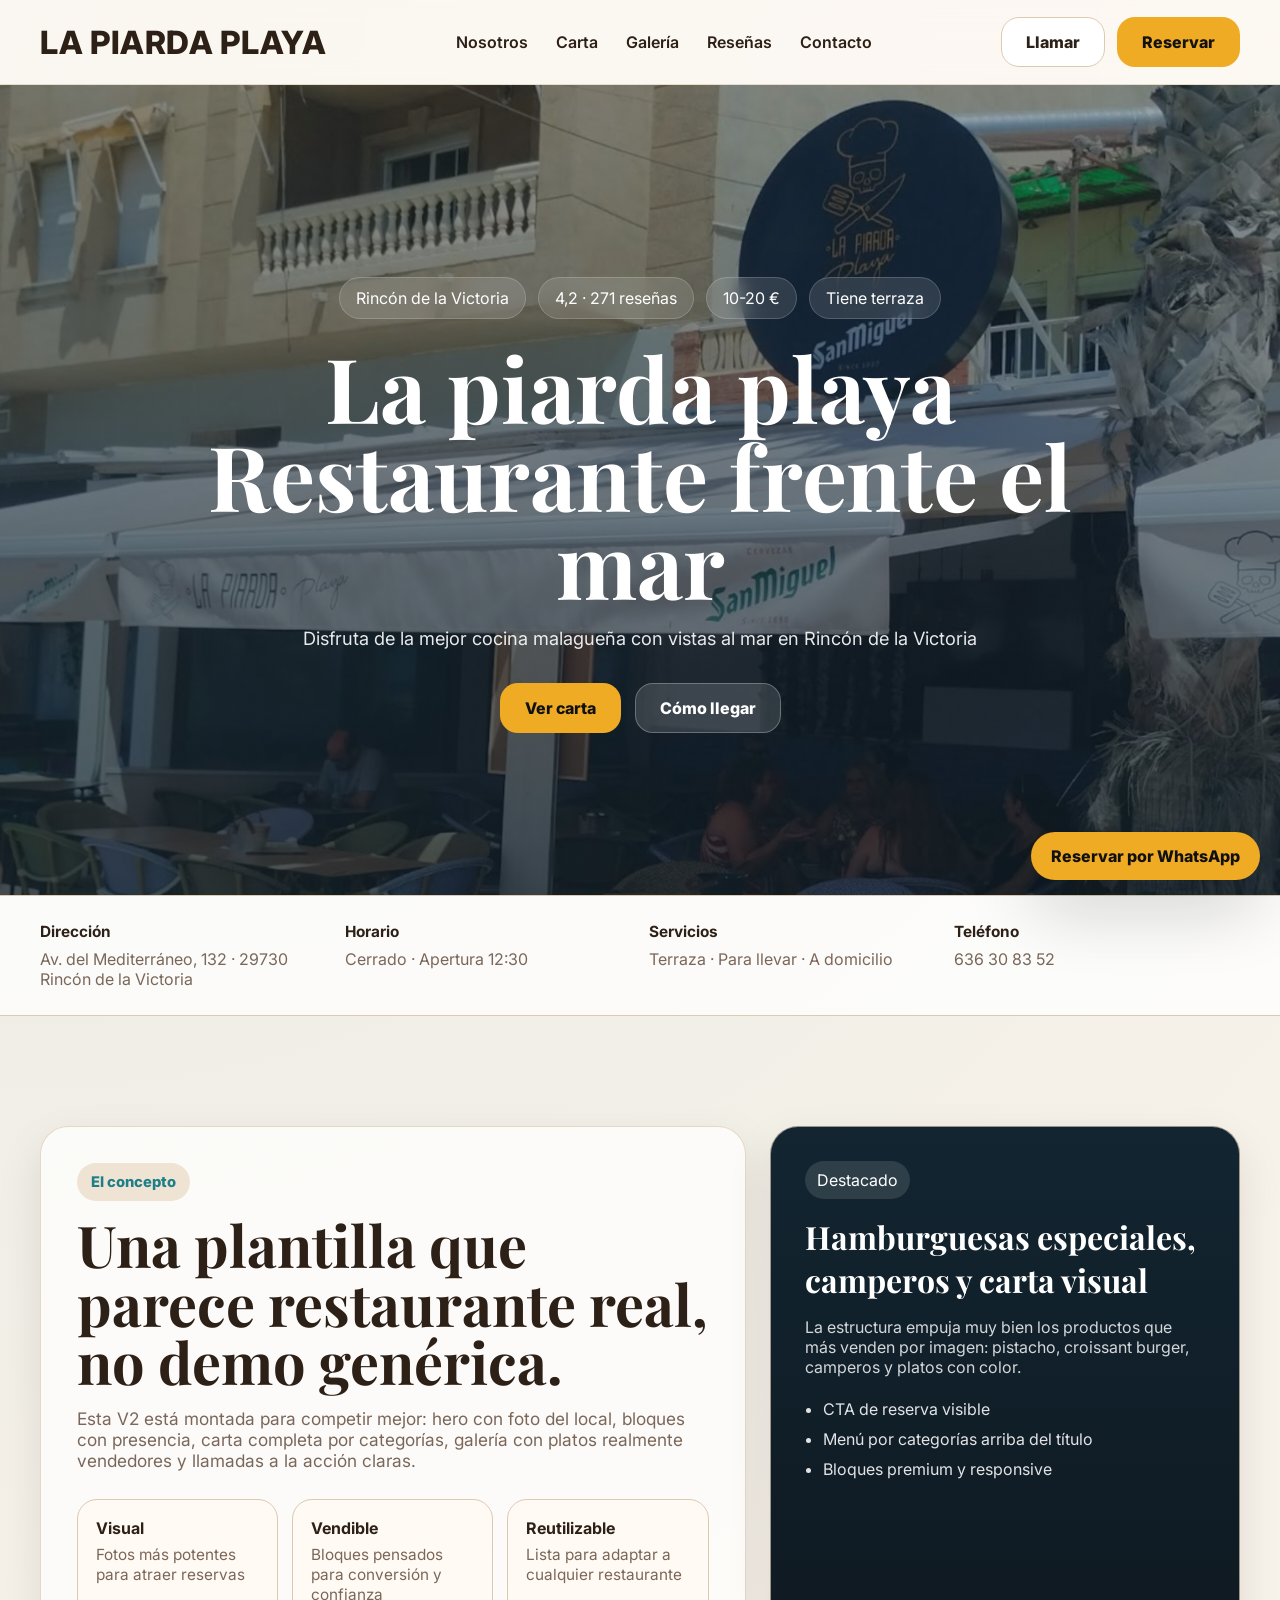
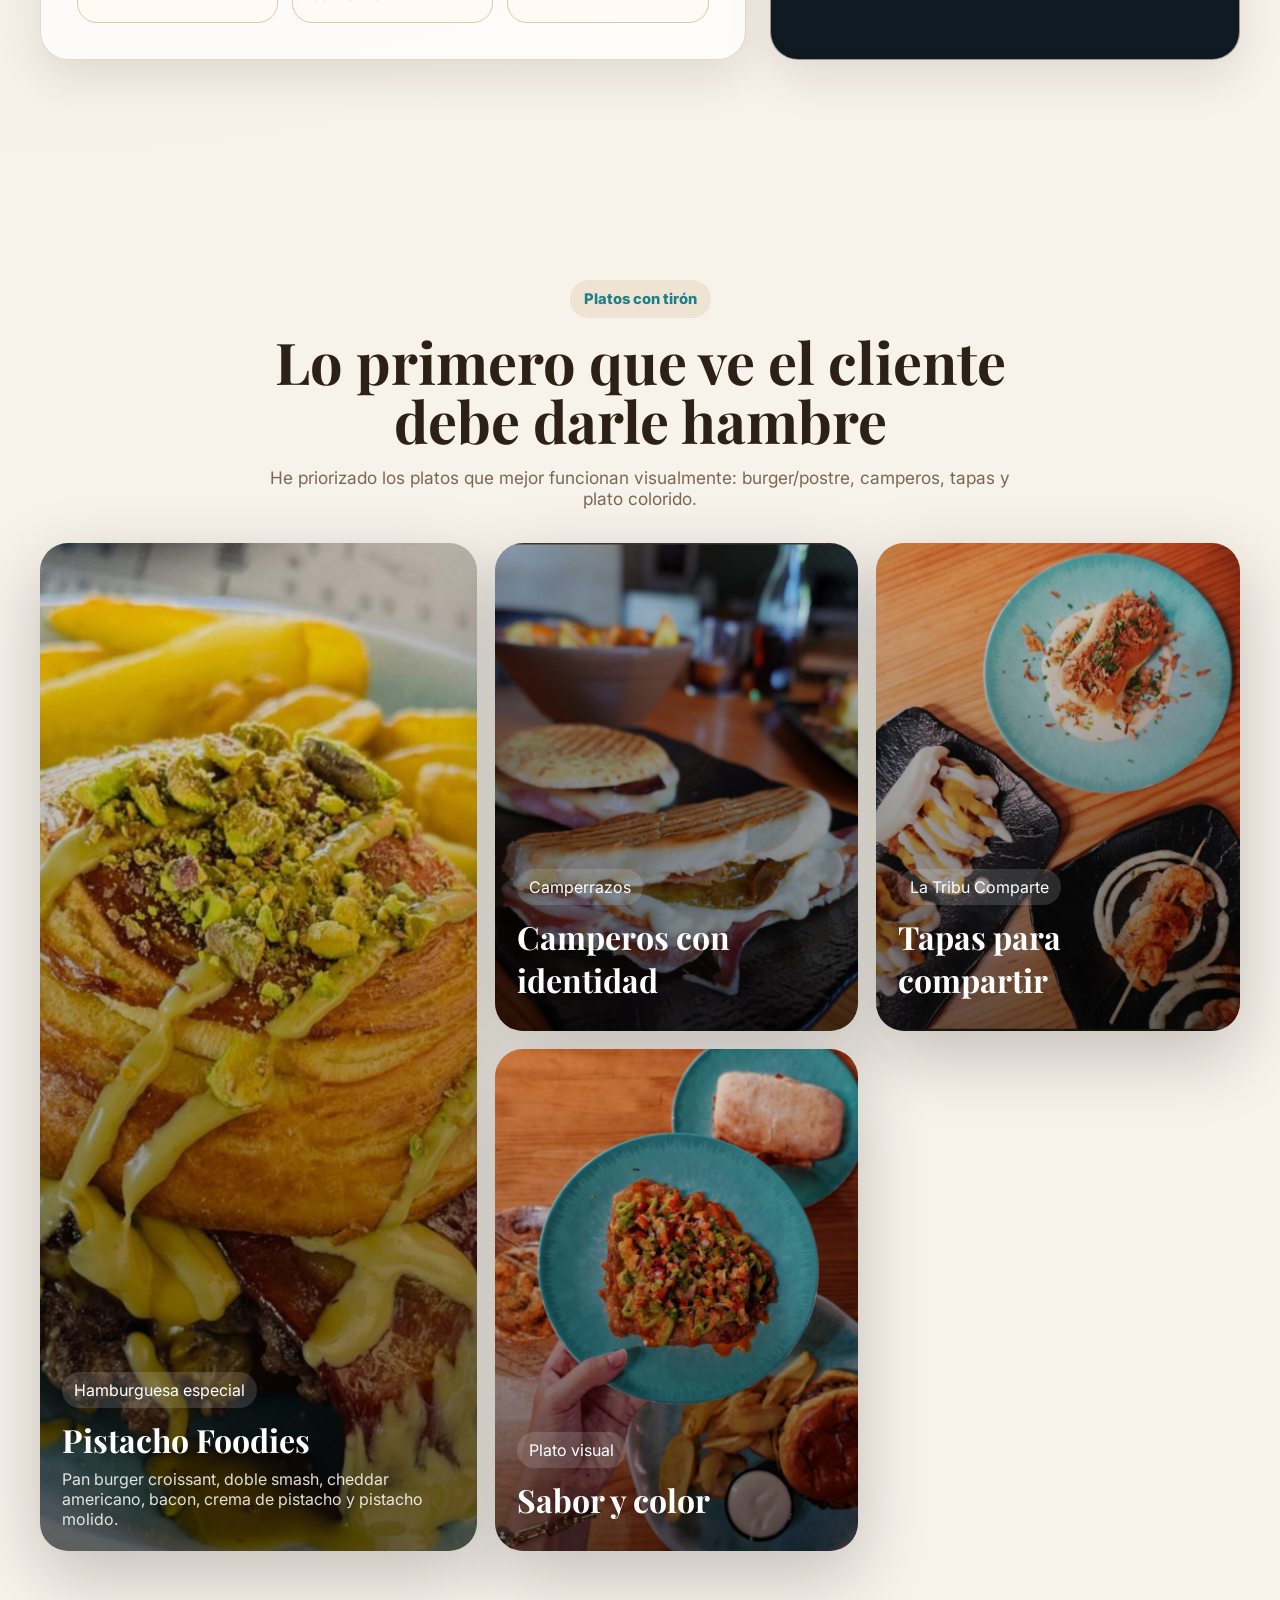
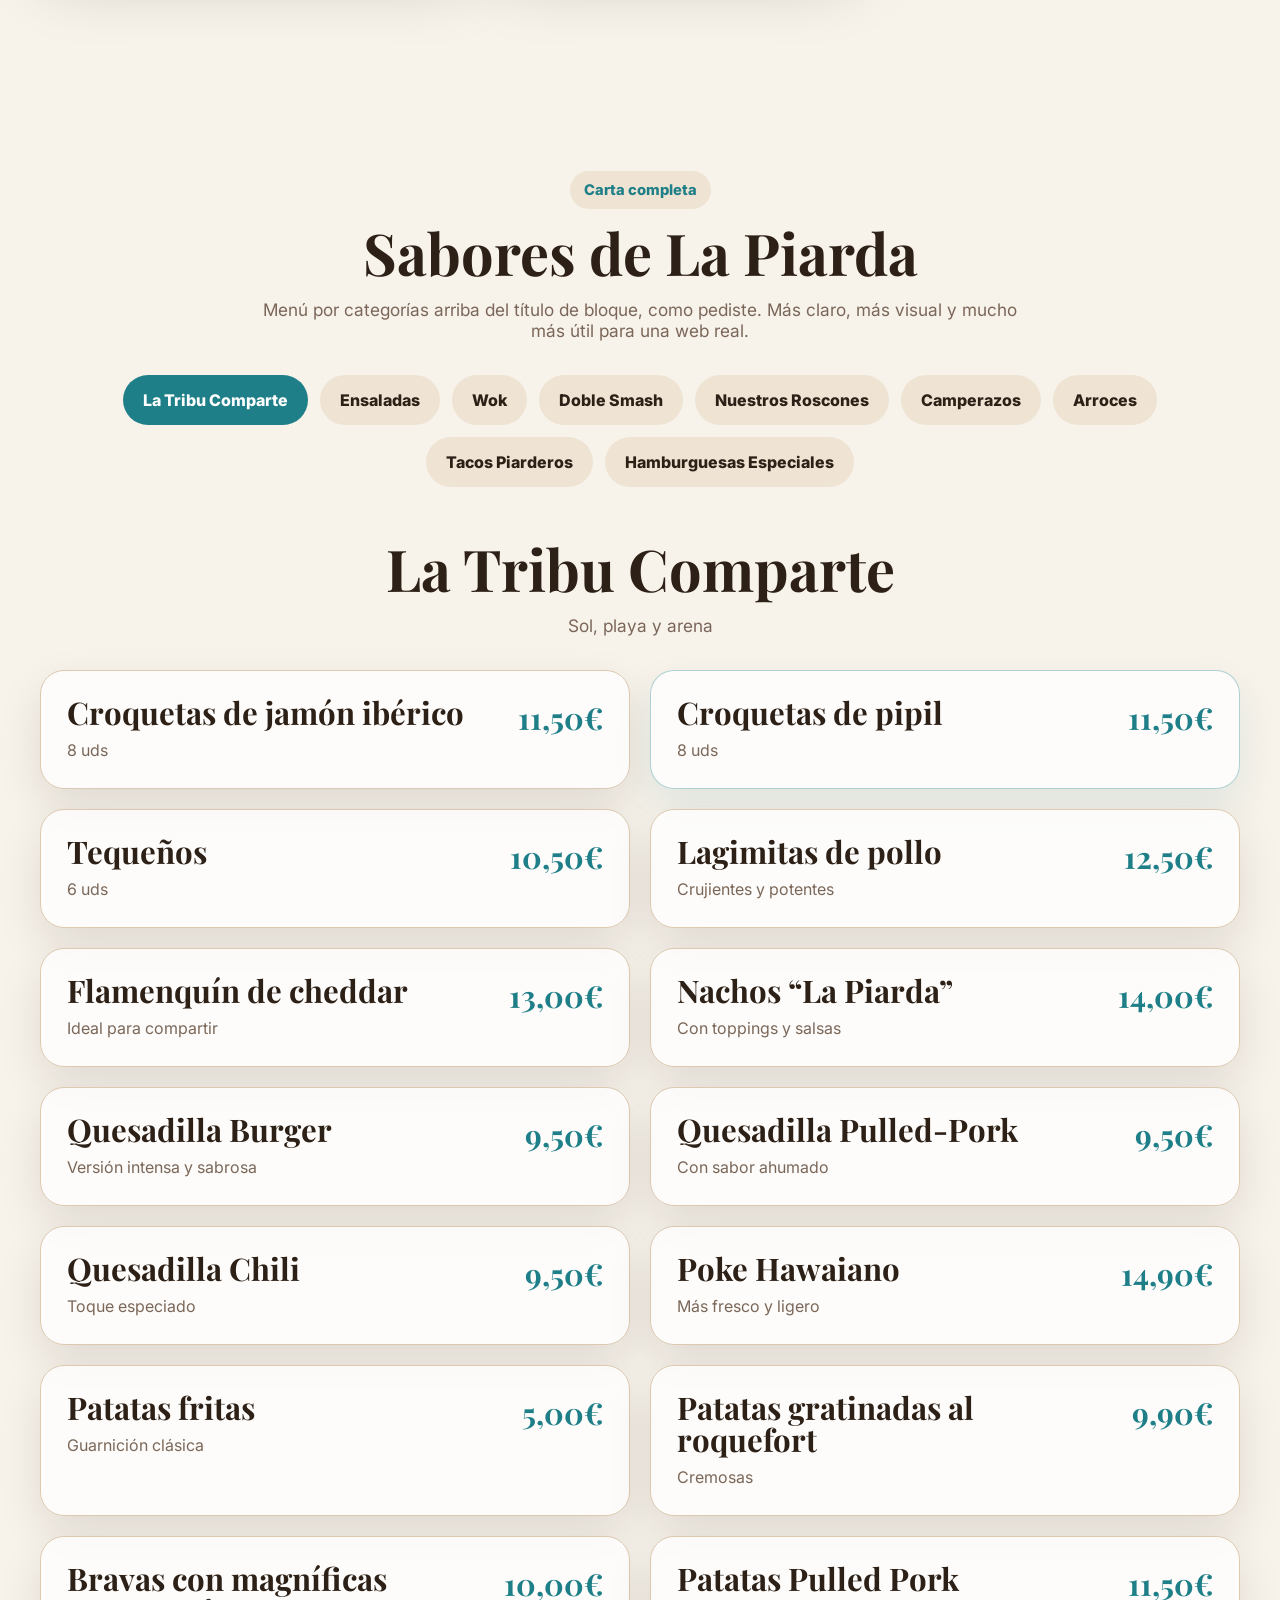
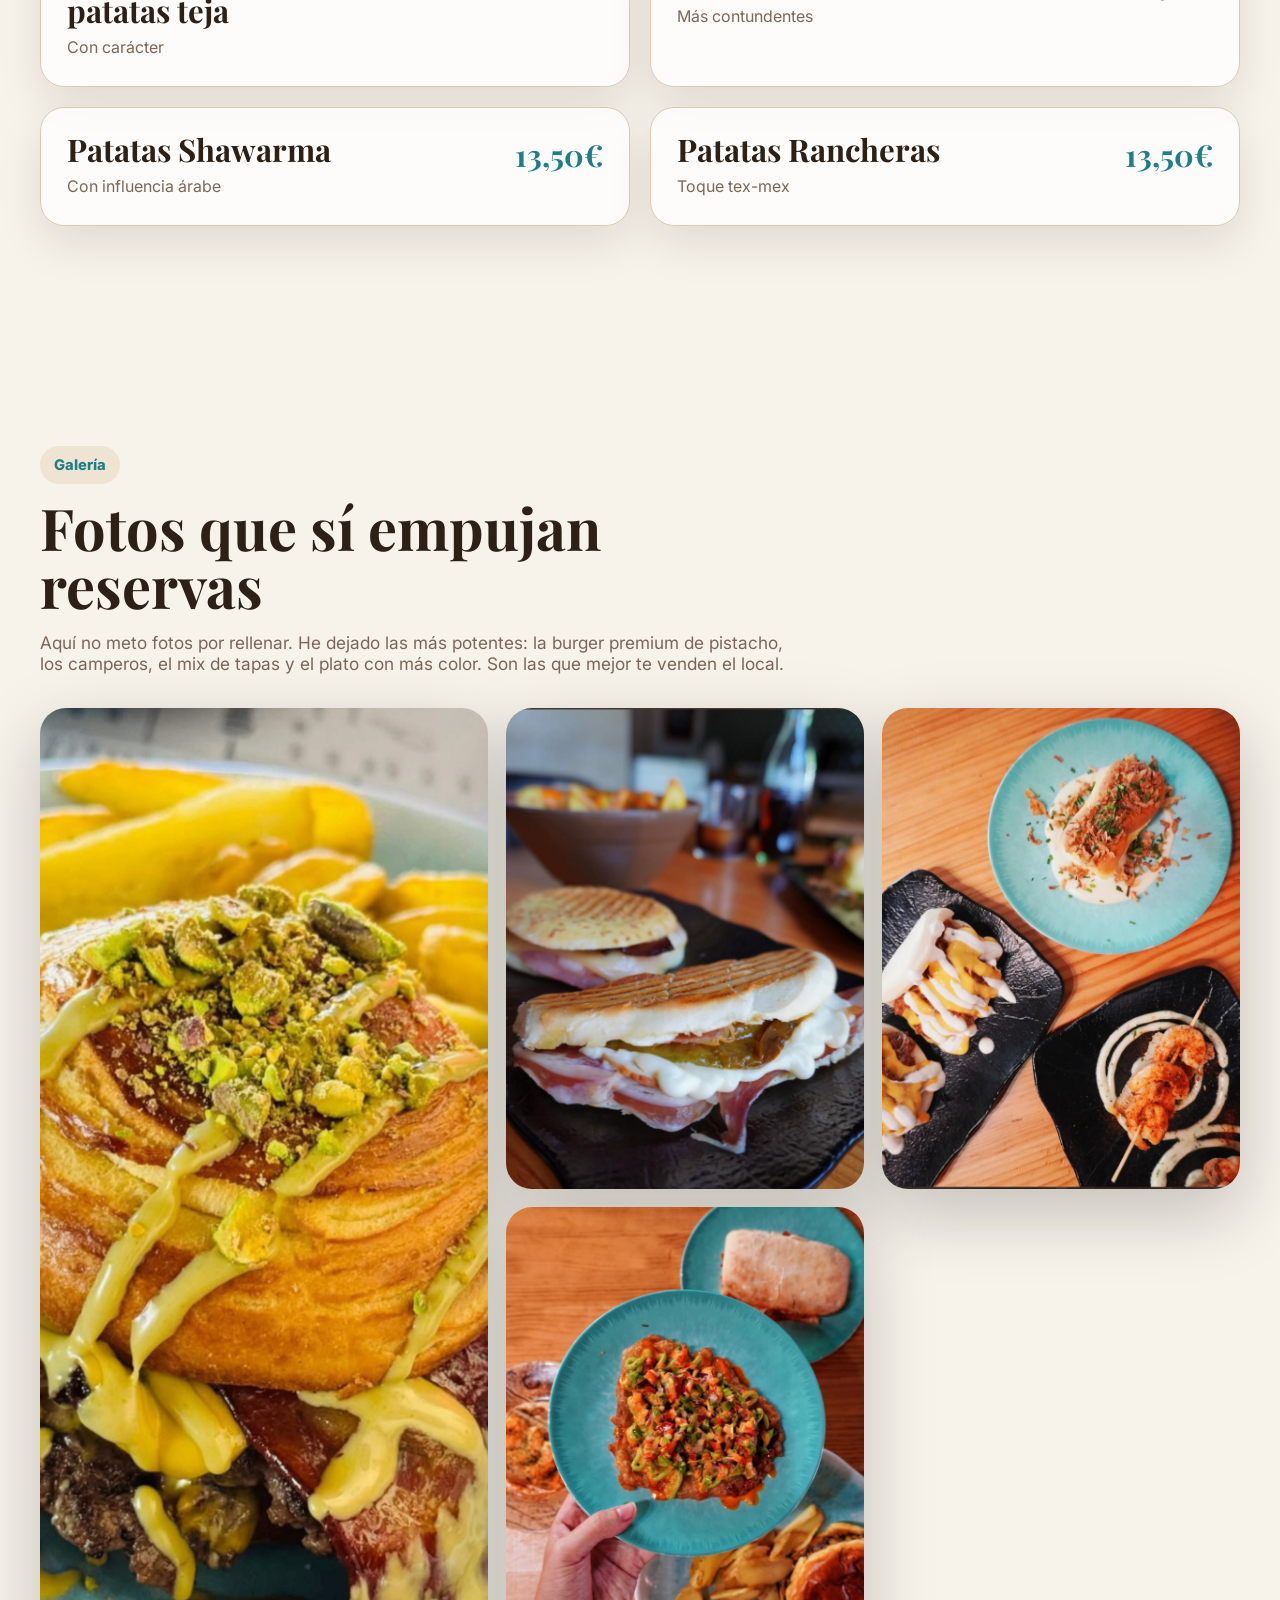
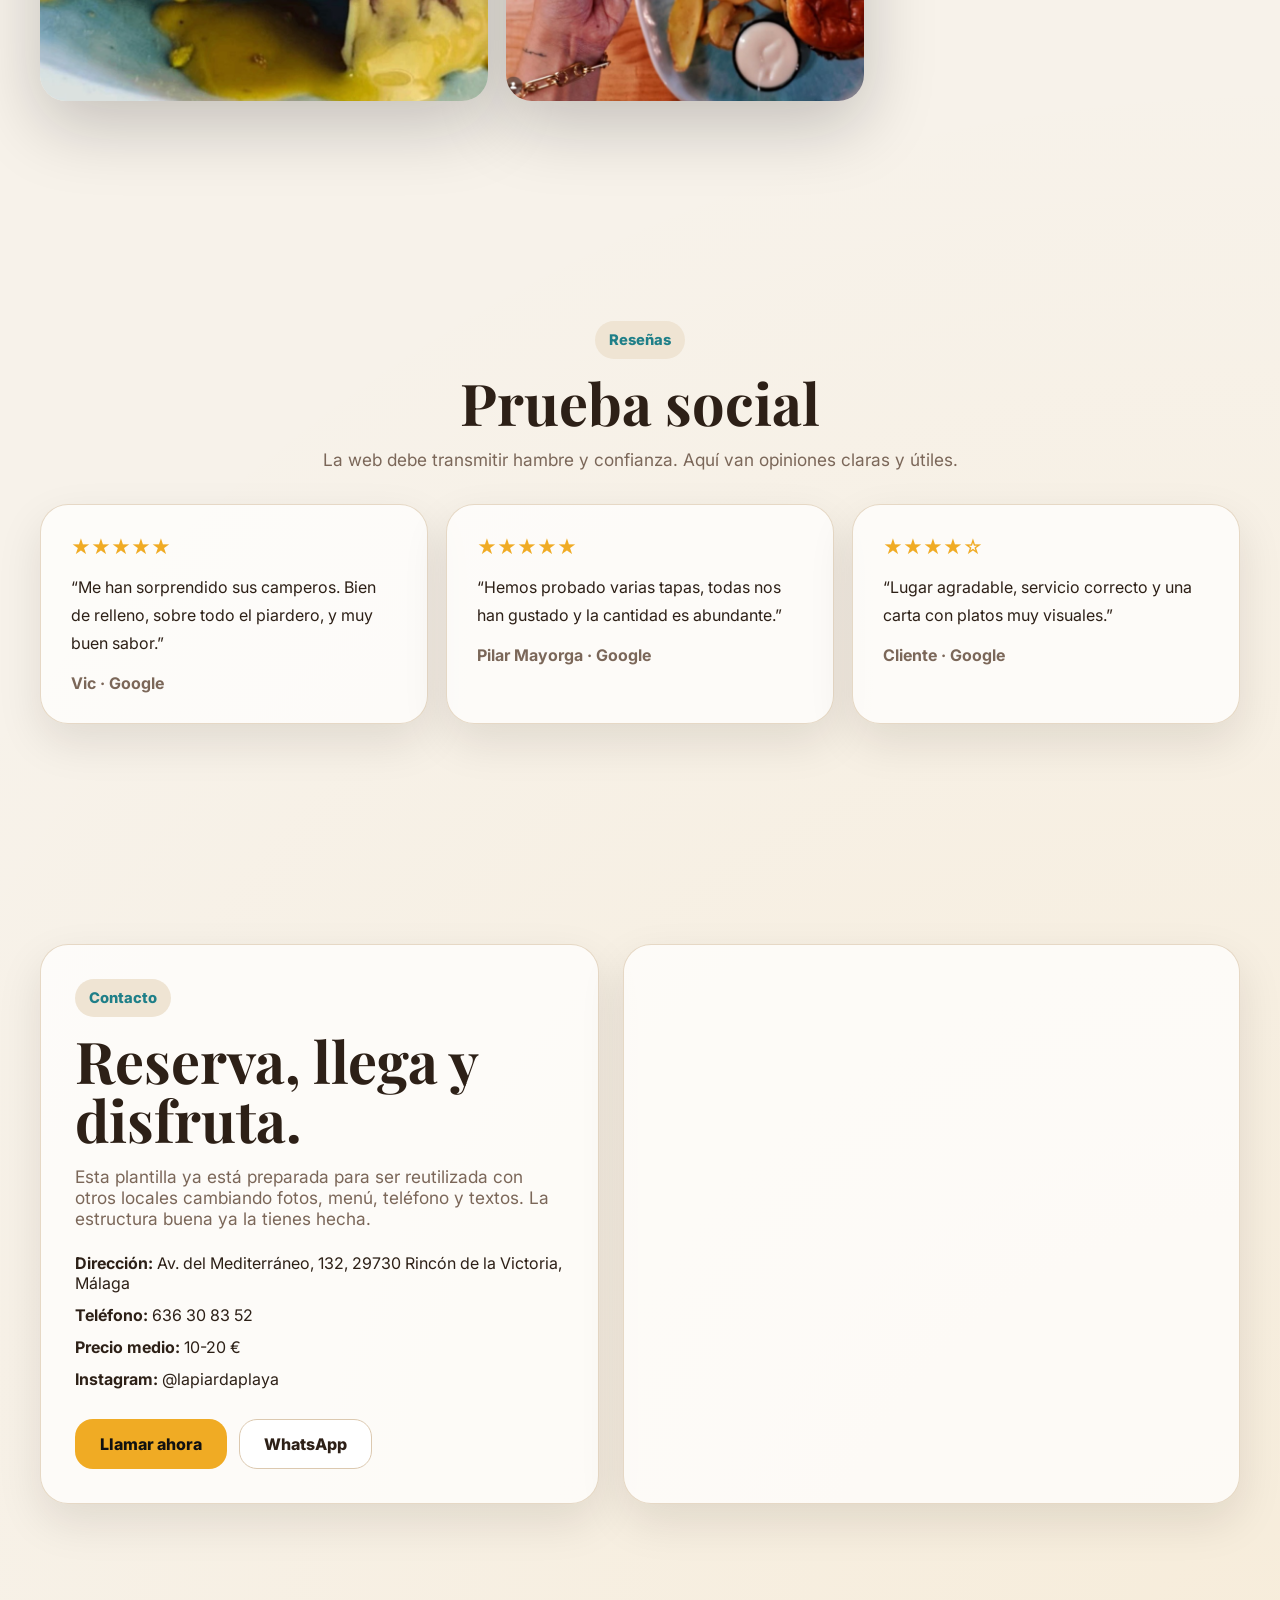
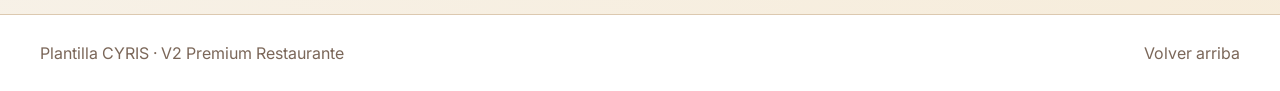
==== commit e2a40bca: "Update index.html" ====
--- a/index.html
+++ b/index.html
@@ -56,10 +56,9 @@
         <span>Tiene terraza</span>
       </div>
 
-      <h1>Sol, playa y arena. <br>Y una carta que entra por los ojos.</h1>
+      <h1>La piarda playa <br>Restaurante frente el mar</h1>
       <p>
-        Una propuesta visual y potente inspirada en La Piarda Playa: terraza frente al Mediterráneo,
-        camperos, burgers especiales, arroces y platos pensados para abrir el apetito antes de llegar.
+        Disfruta de la mejor cocina malagueña con vistas al mar en Rincón de la Victoria
       </p>
 
       <div class="hero-actions">
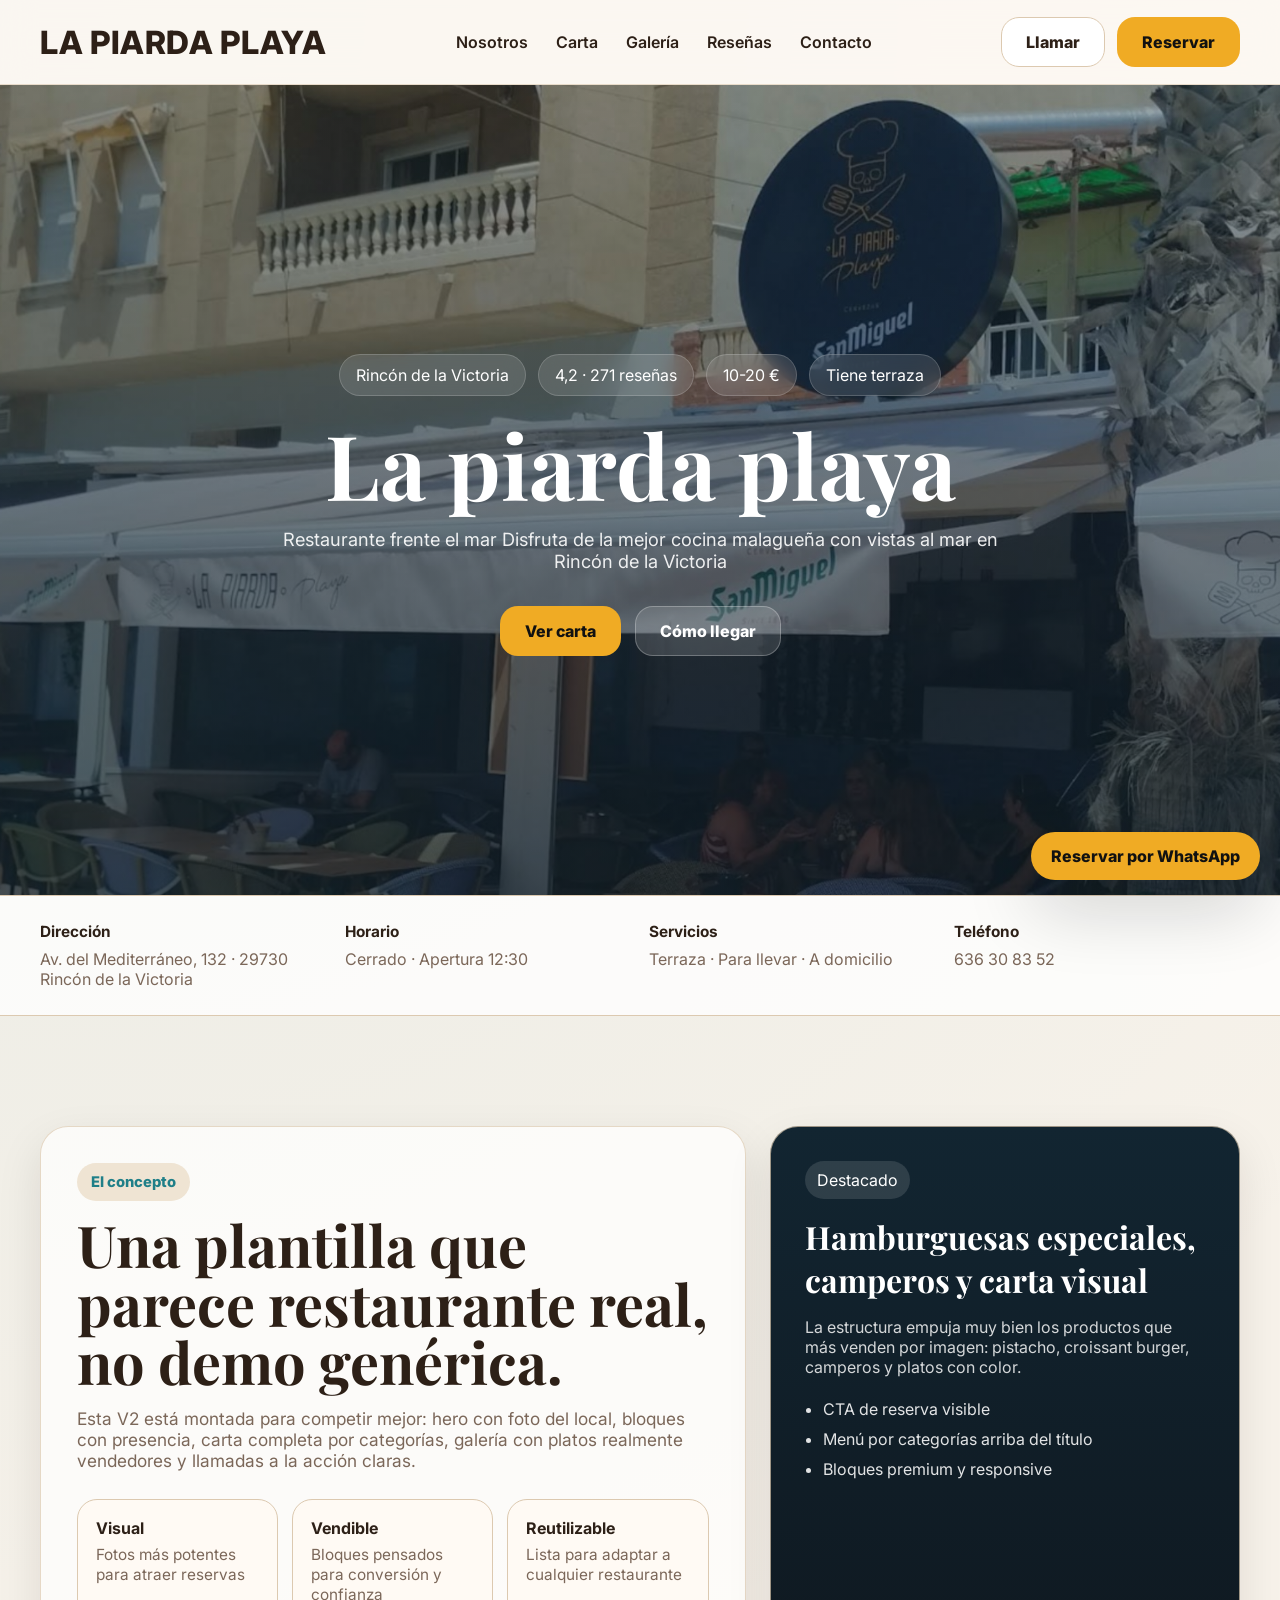
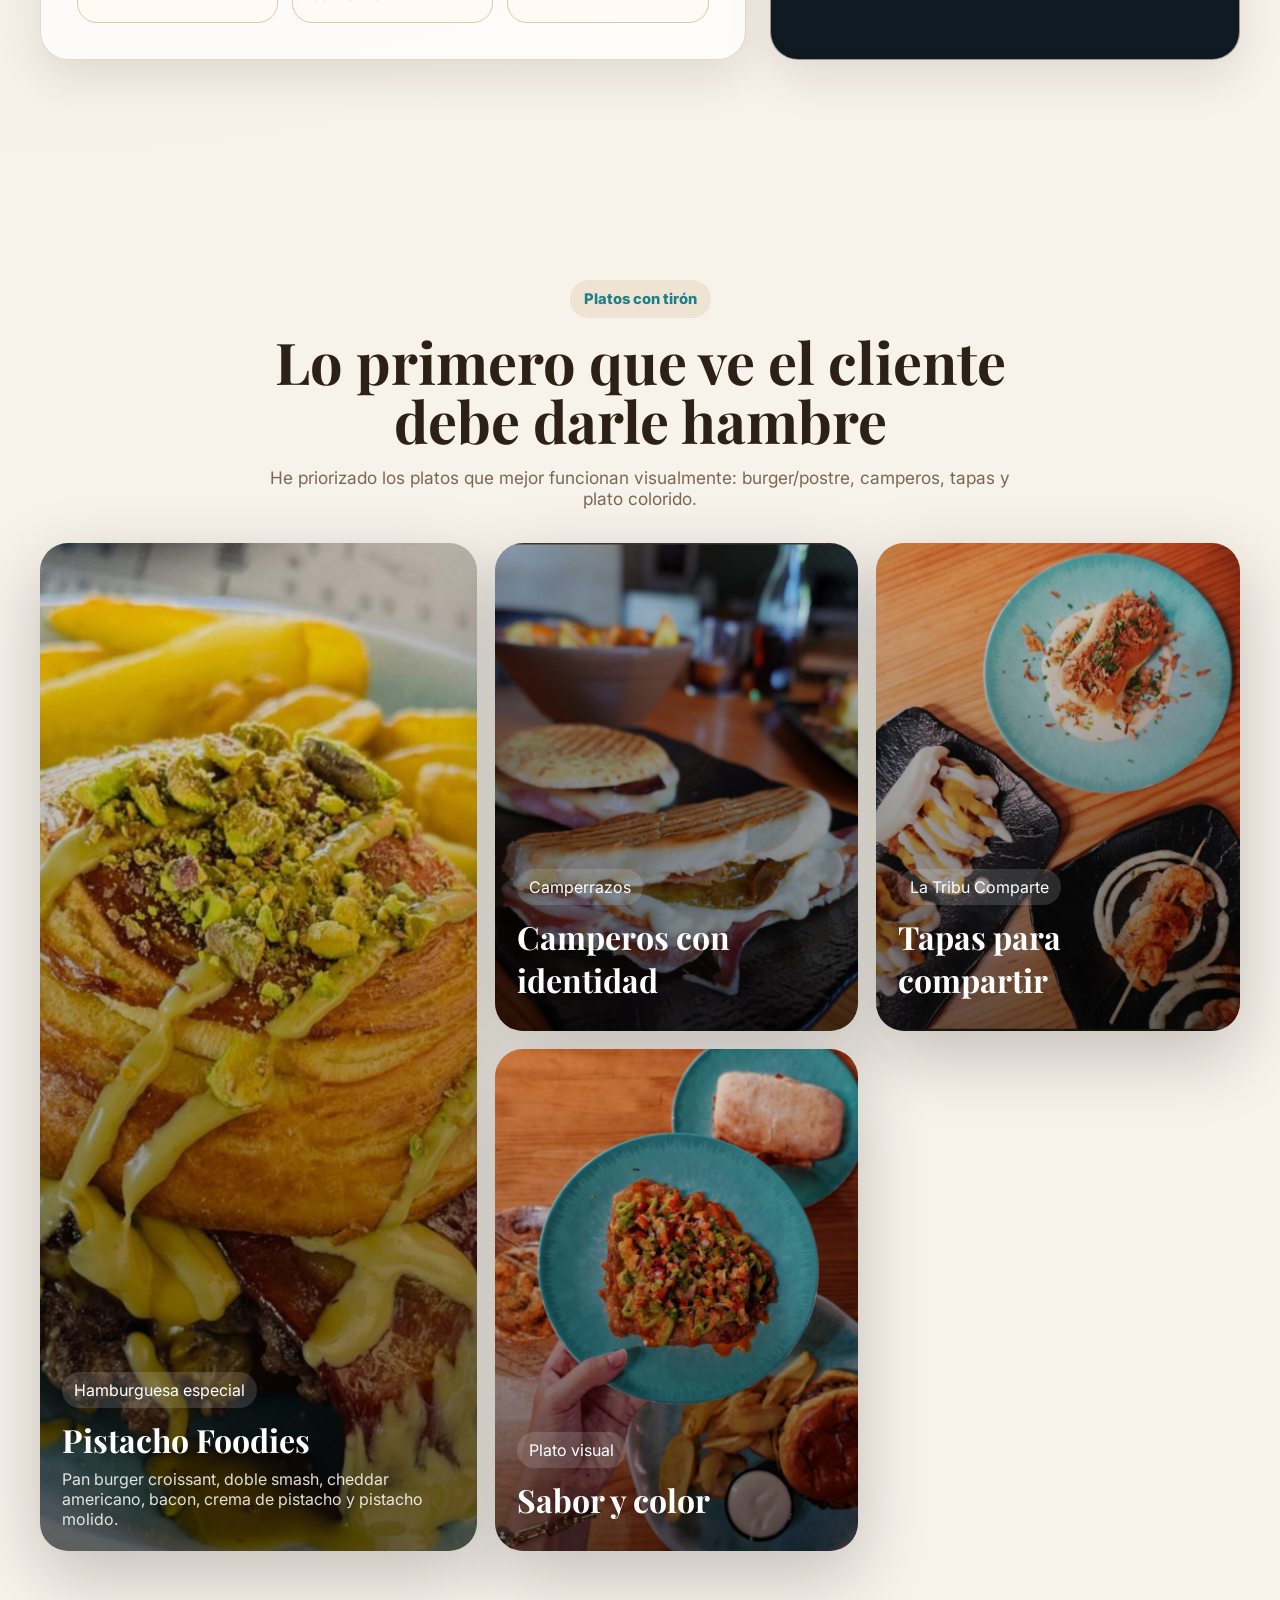
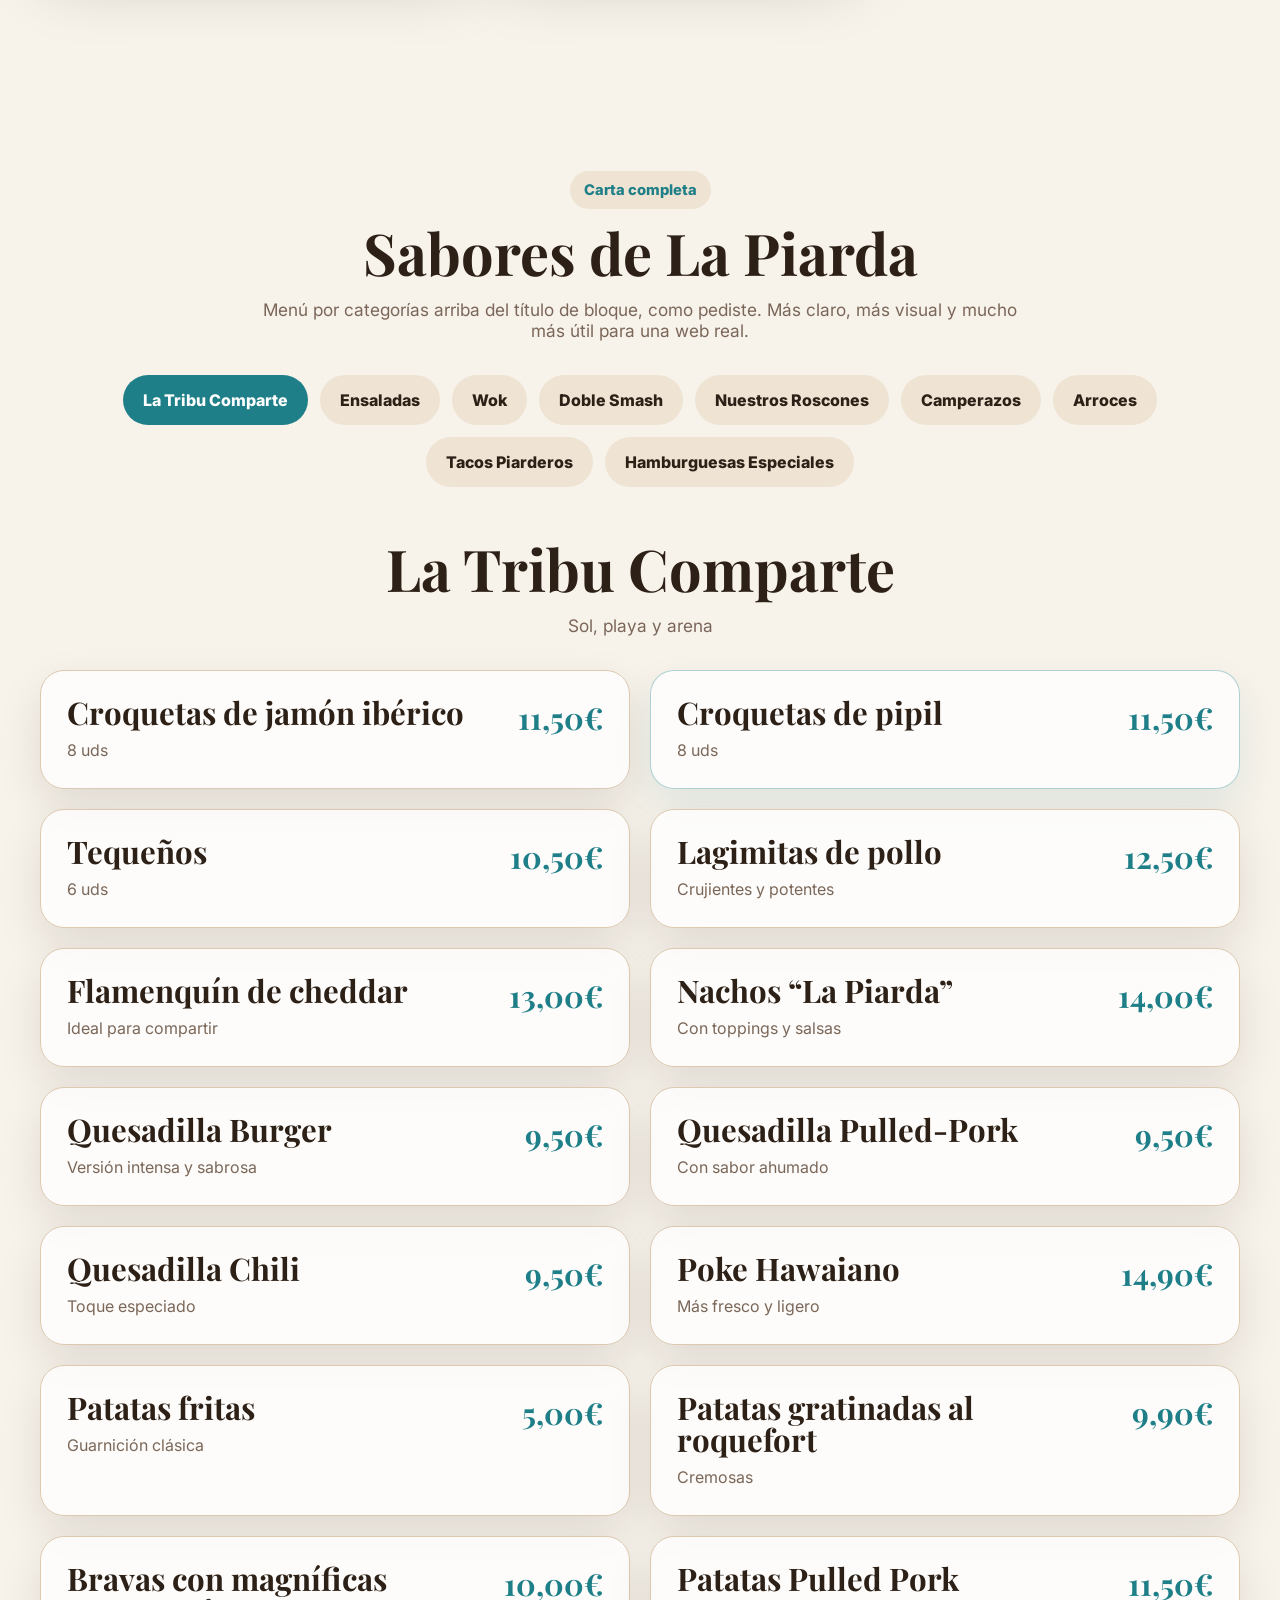
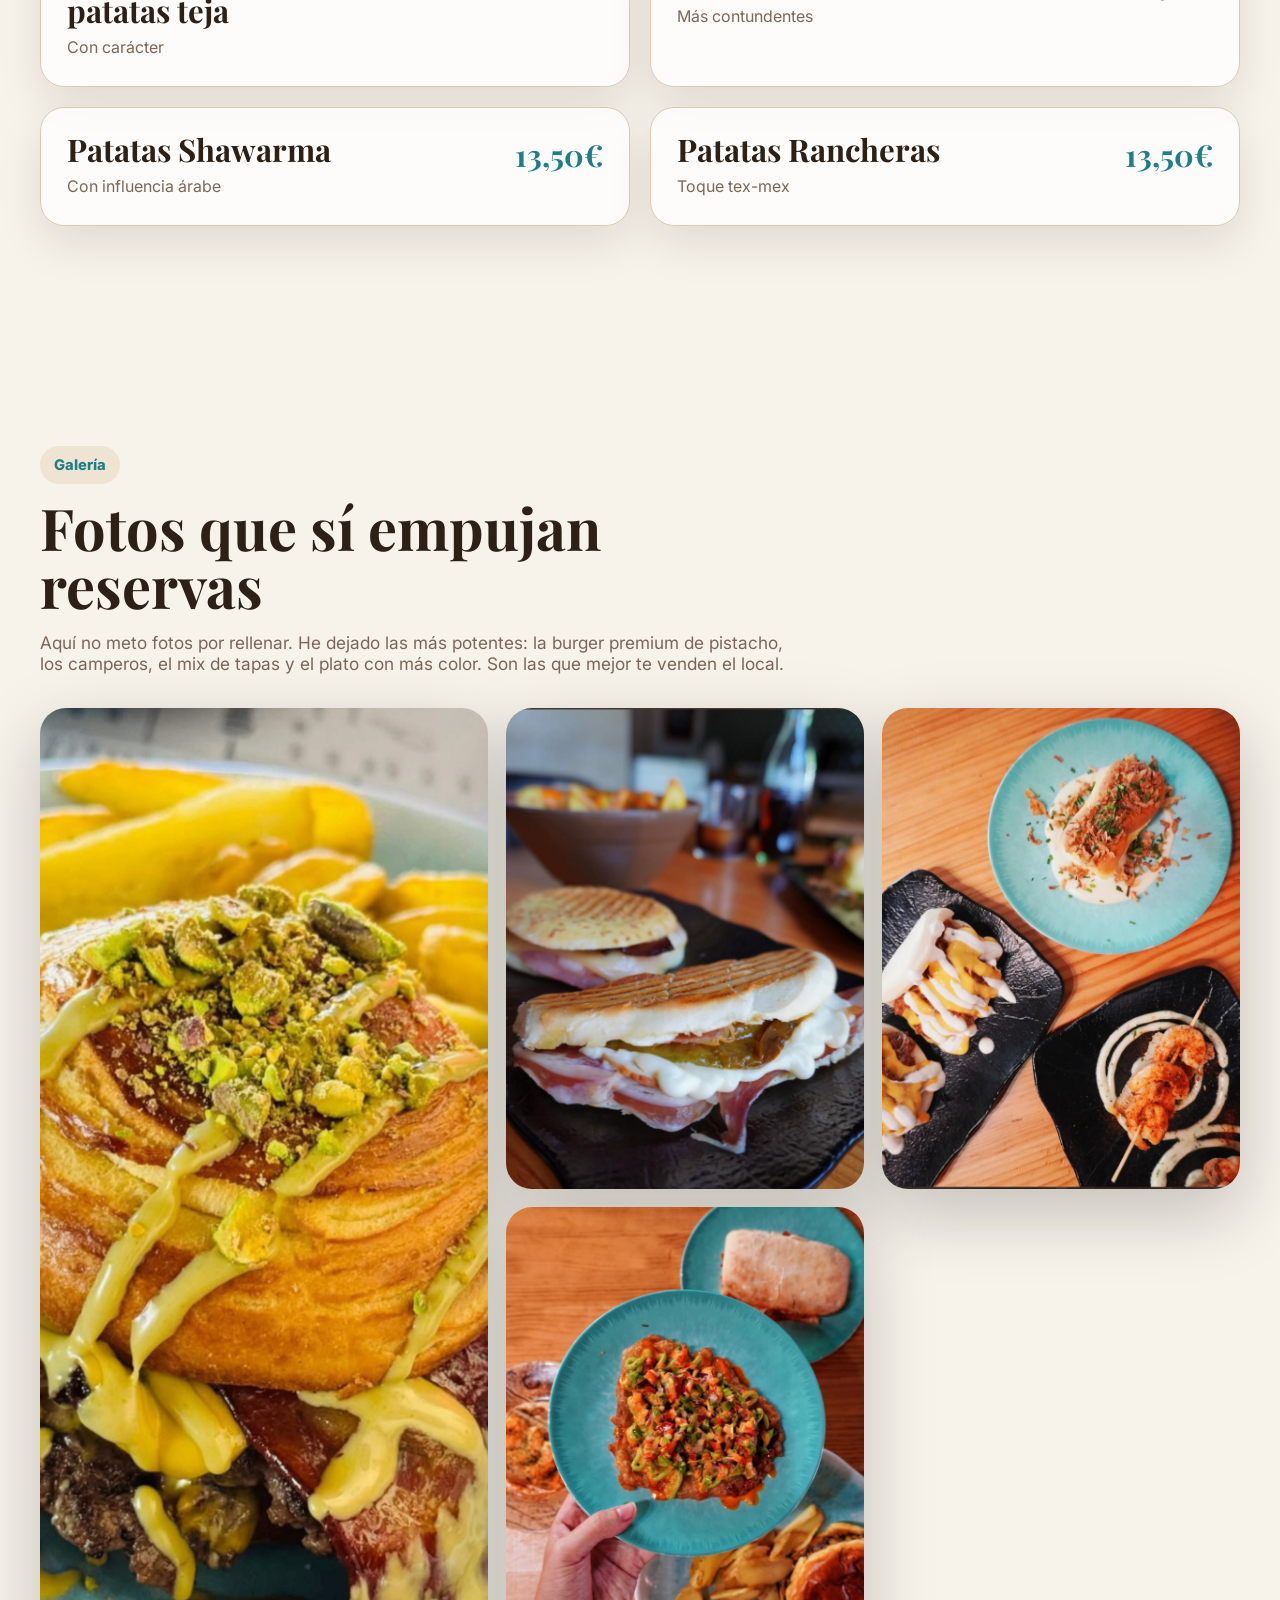
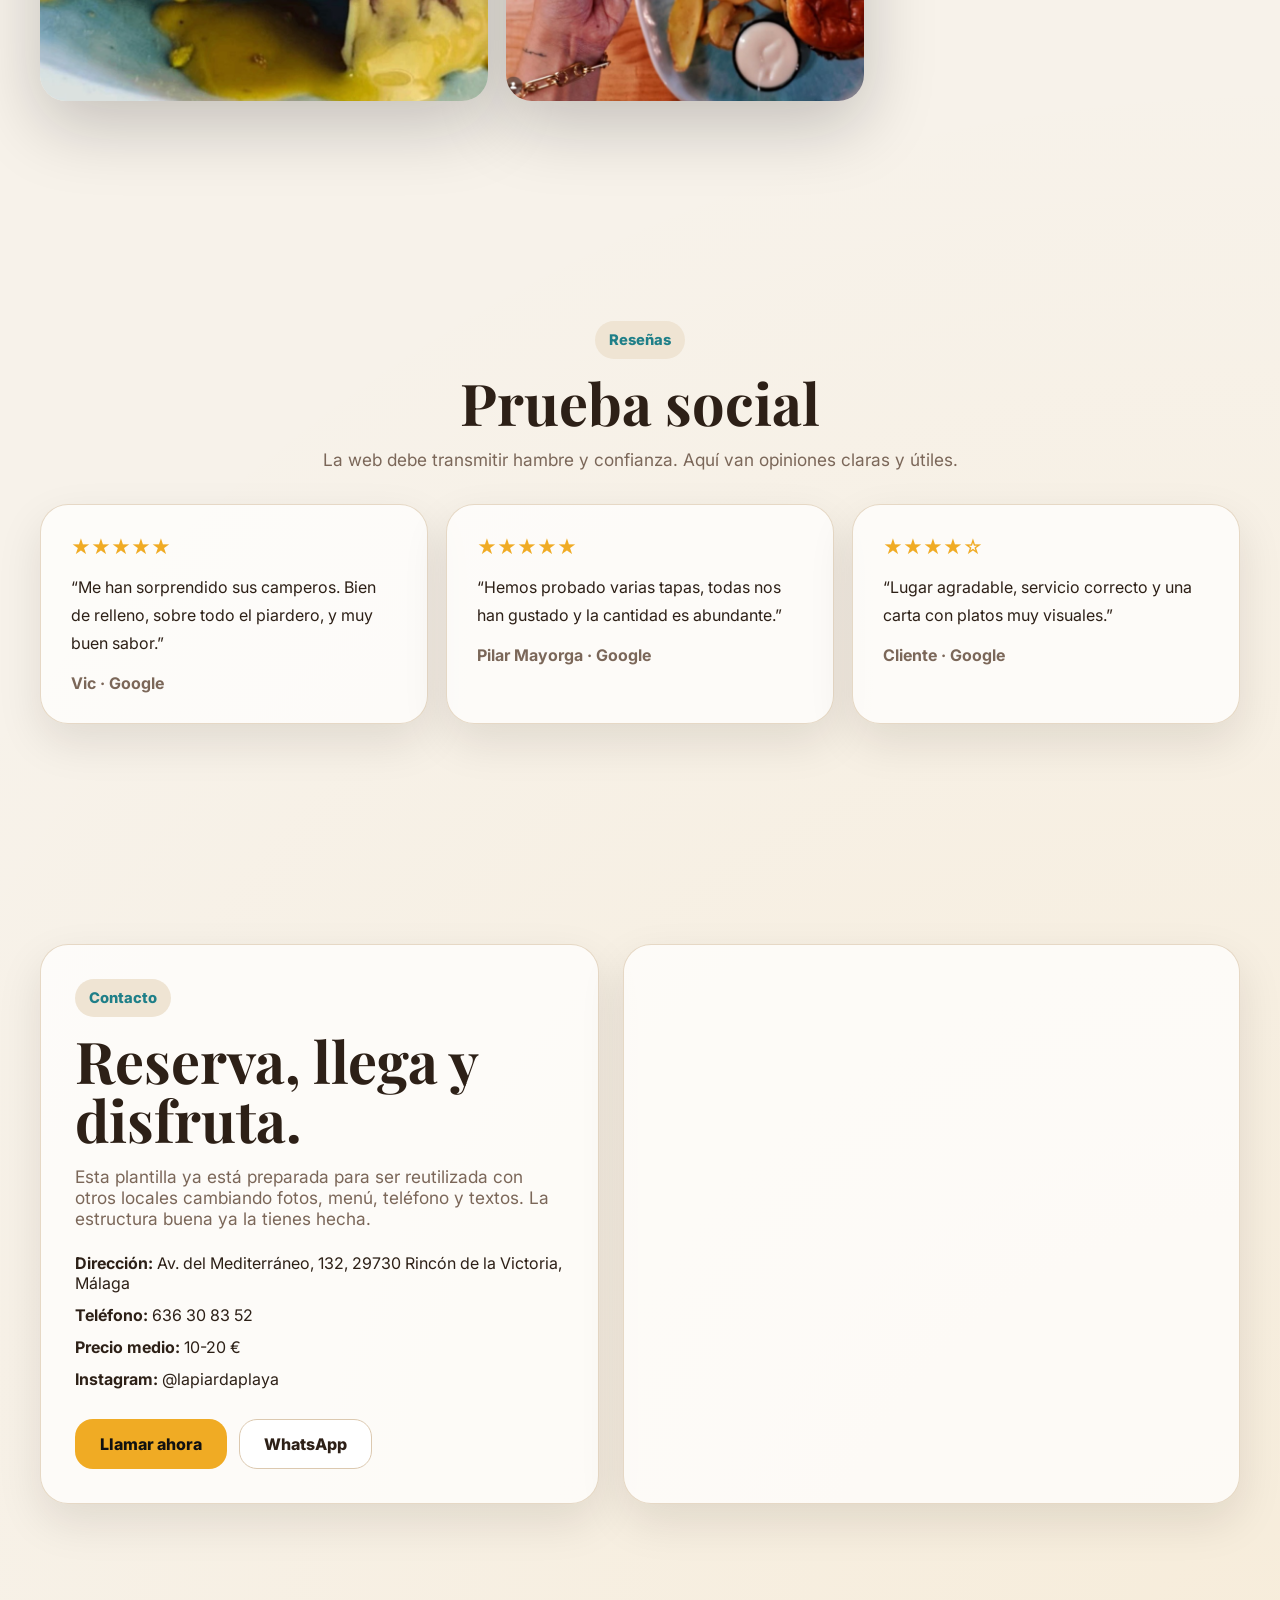
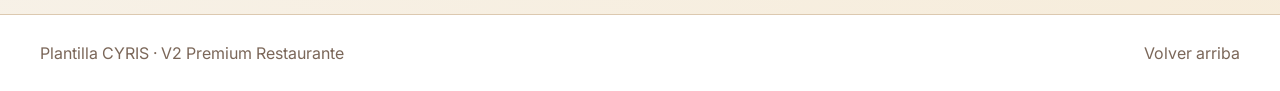
==== commit d33b6055: "Update restaurant heading and description in index.html" ====
--- a/index.html
+++ b/index.html
@@ -56,9 +56,10 @@
         <span>Tiene terraza</span>
       </div>
 
-      <h1>La piarda playa <br>Restaurante frente el mar</h1>
+      <h1>La piarda playa <br></h1>
       <p>
-        Disfruta de la mejor cocina malagueña con vistas al mar en Rincón de la Victoria
+        Restaurante frente el mar
+Disfruta de la mejor cocina malagueña con vistas al mar en Rincón de la Victoria
       </p>
 
       <div class="hero-actions">
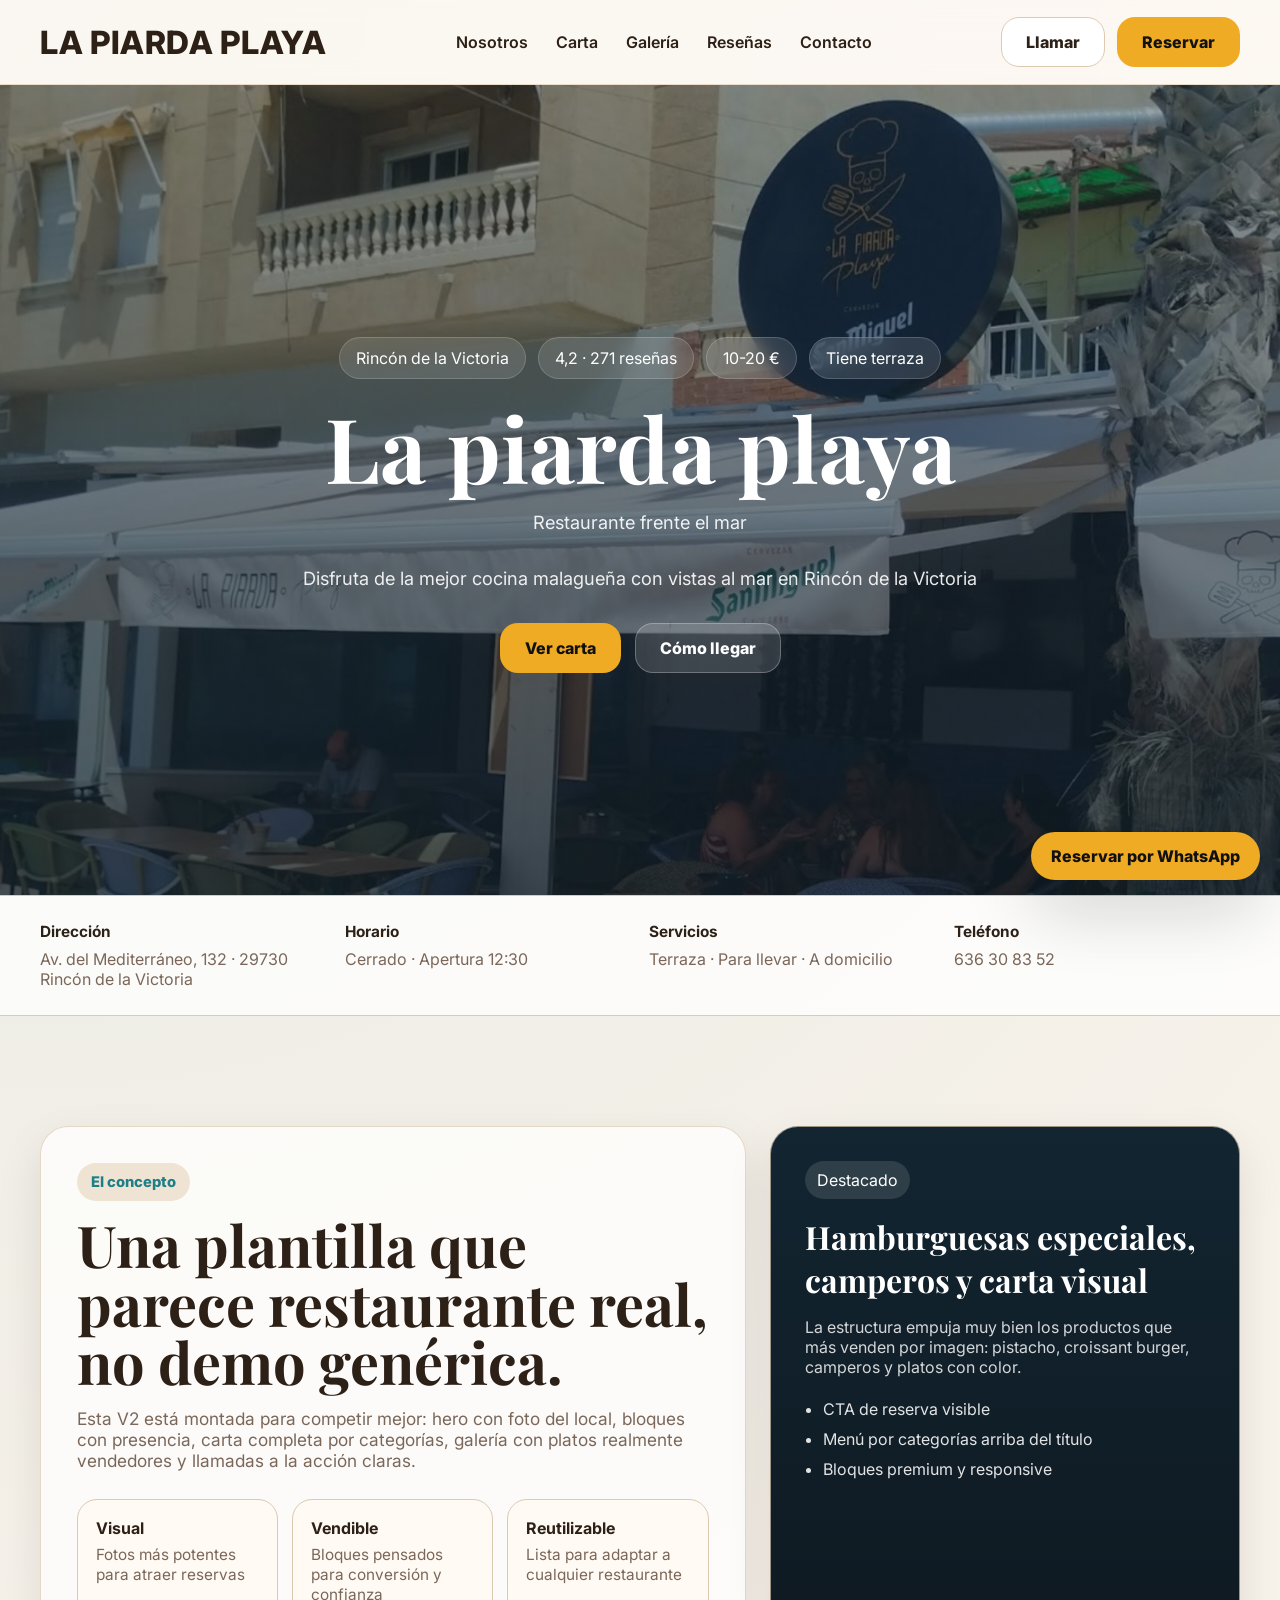
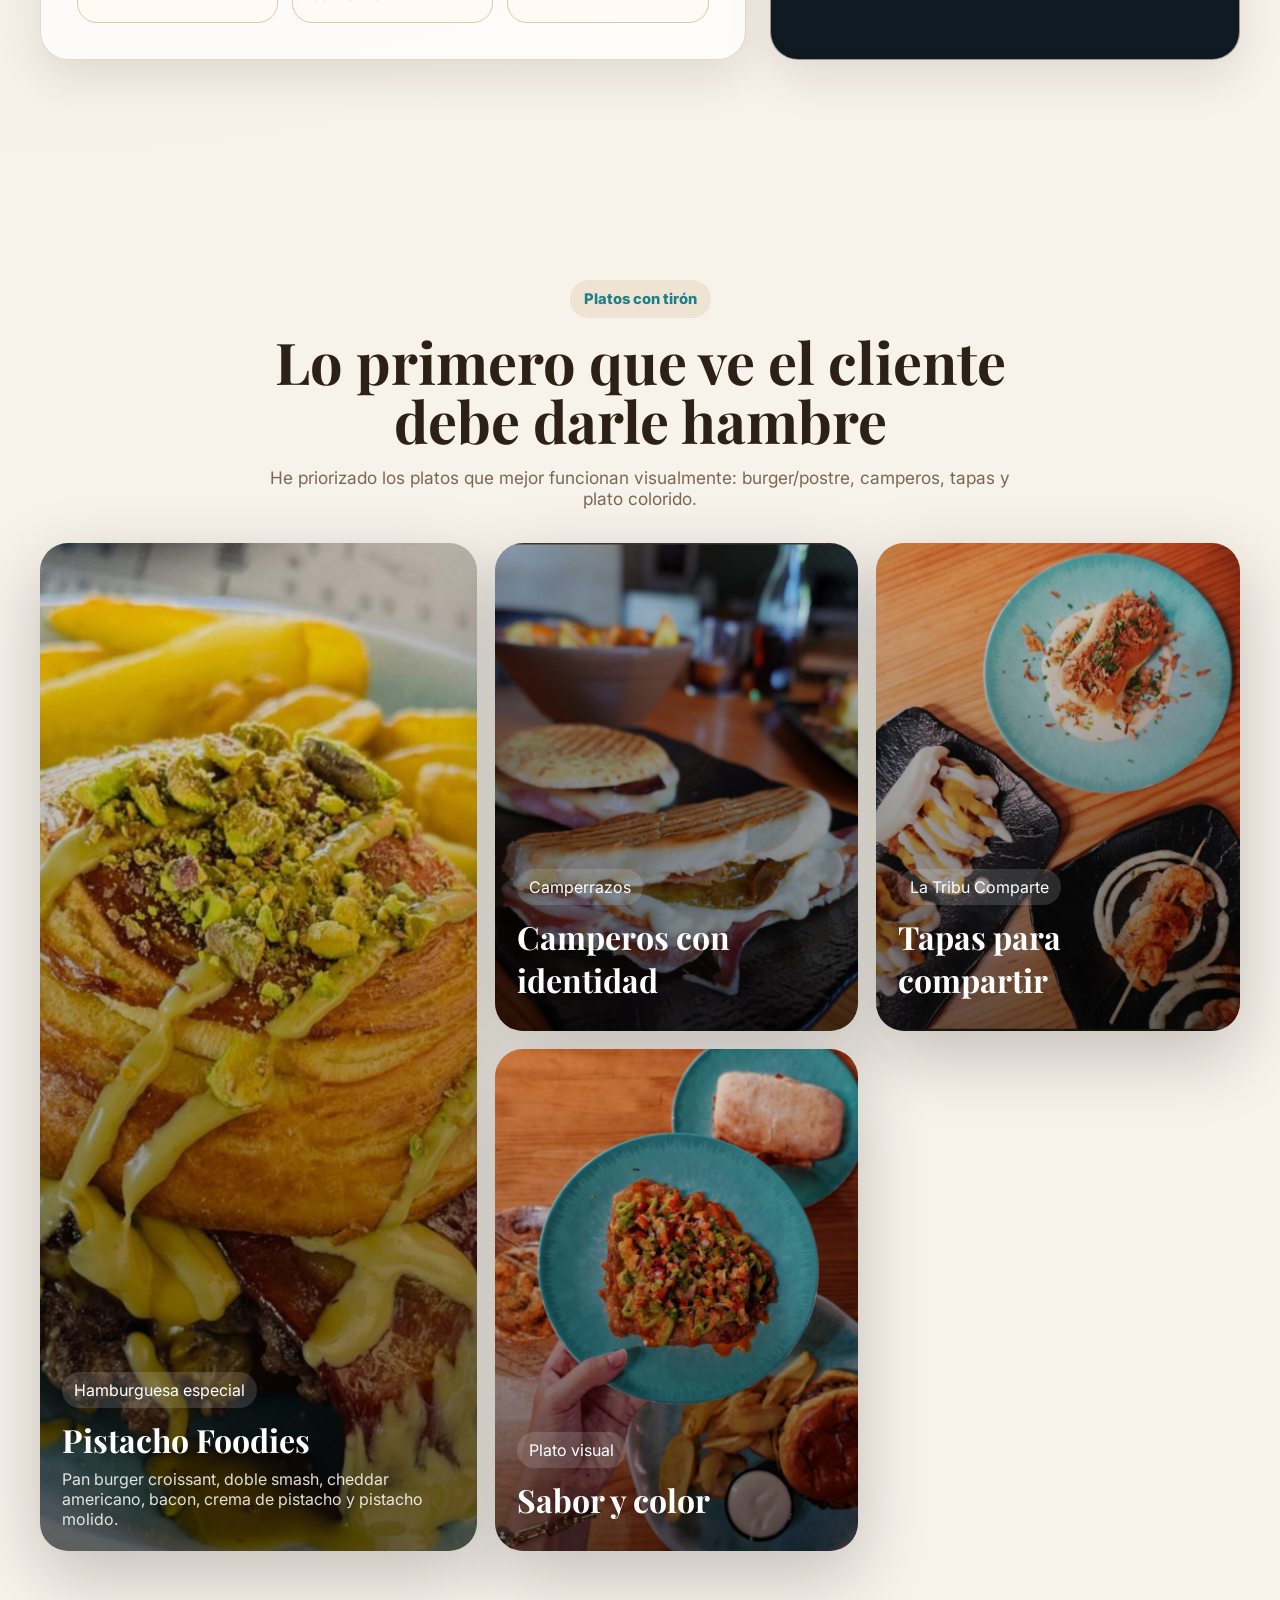
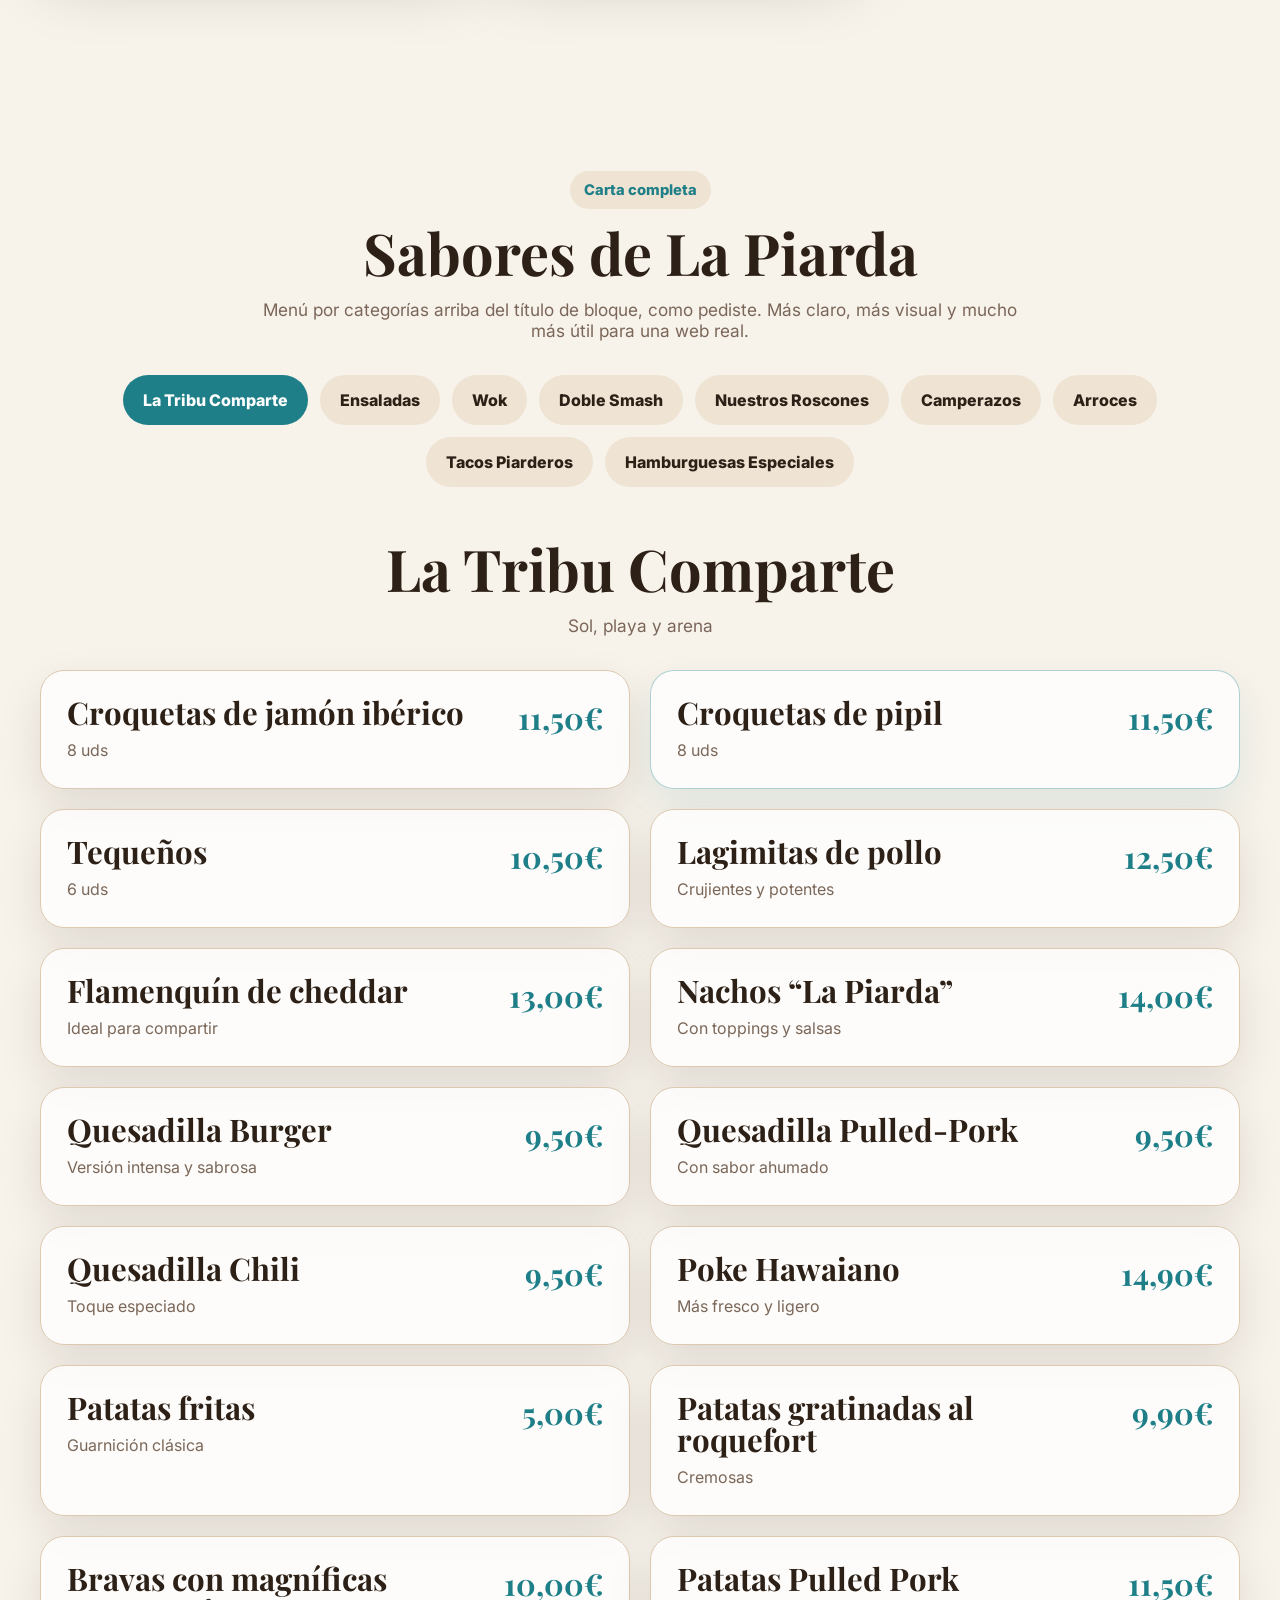
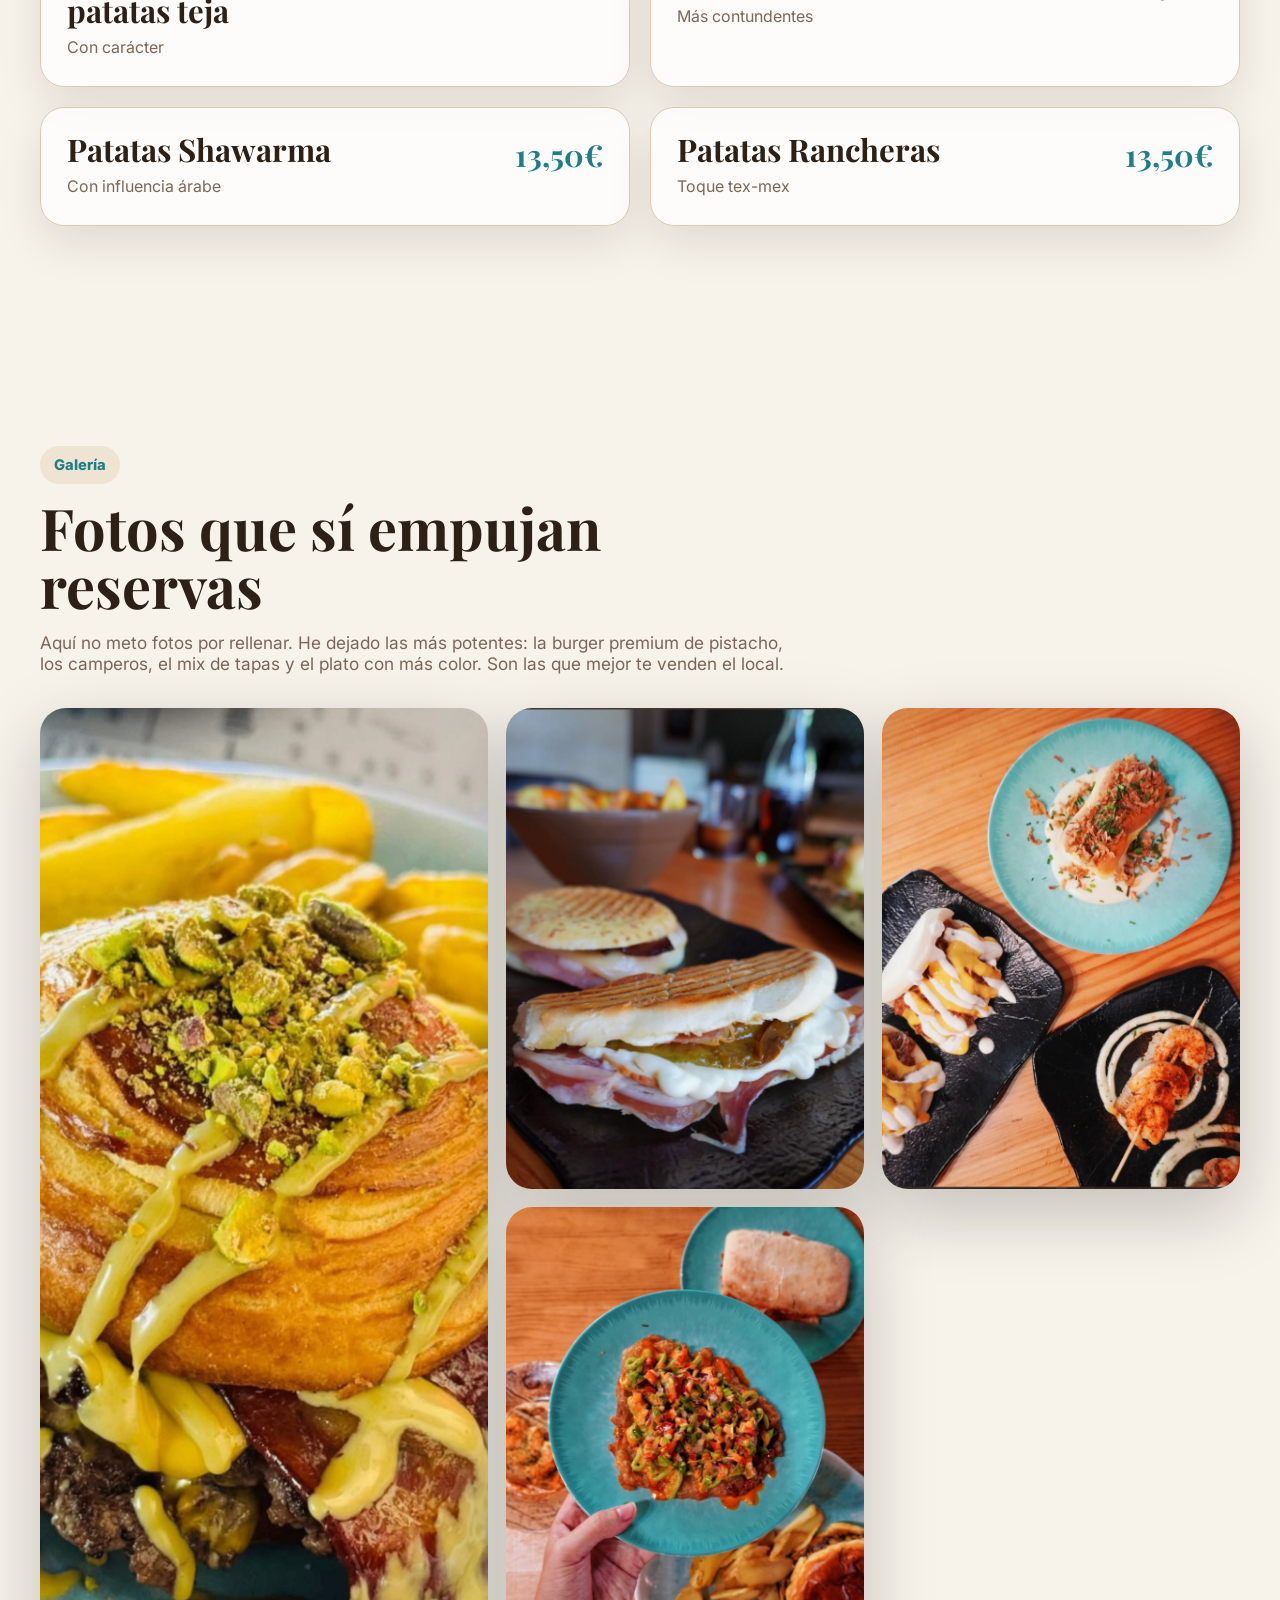
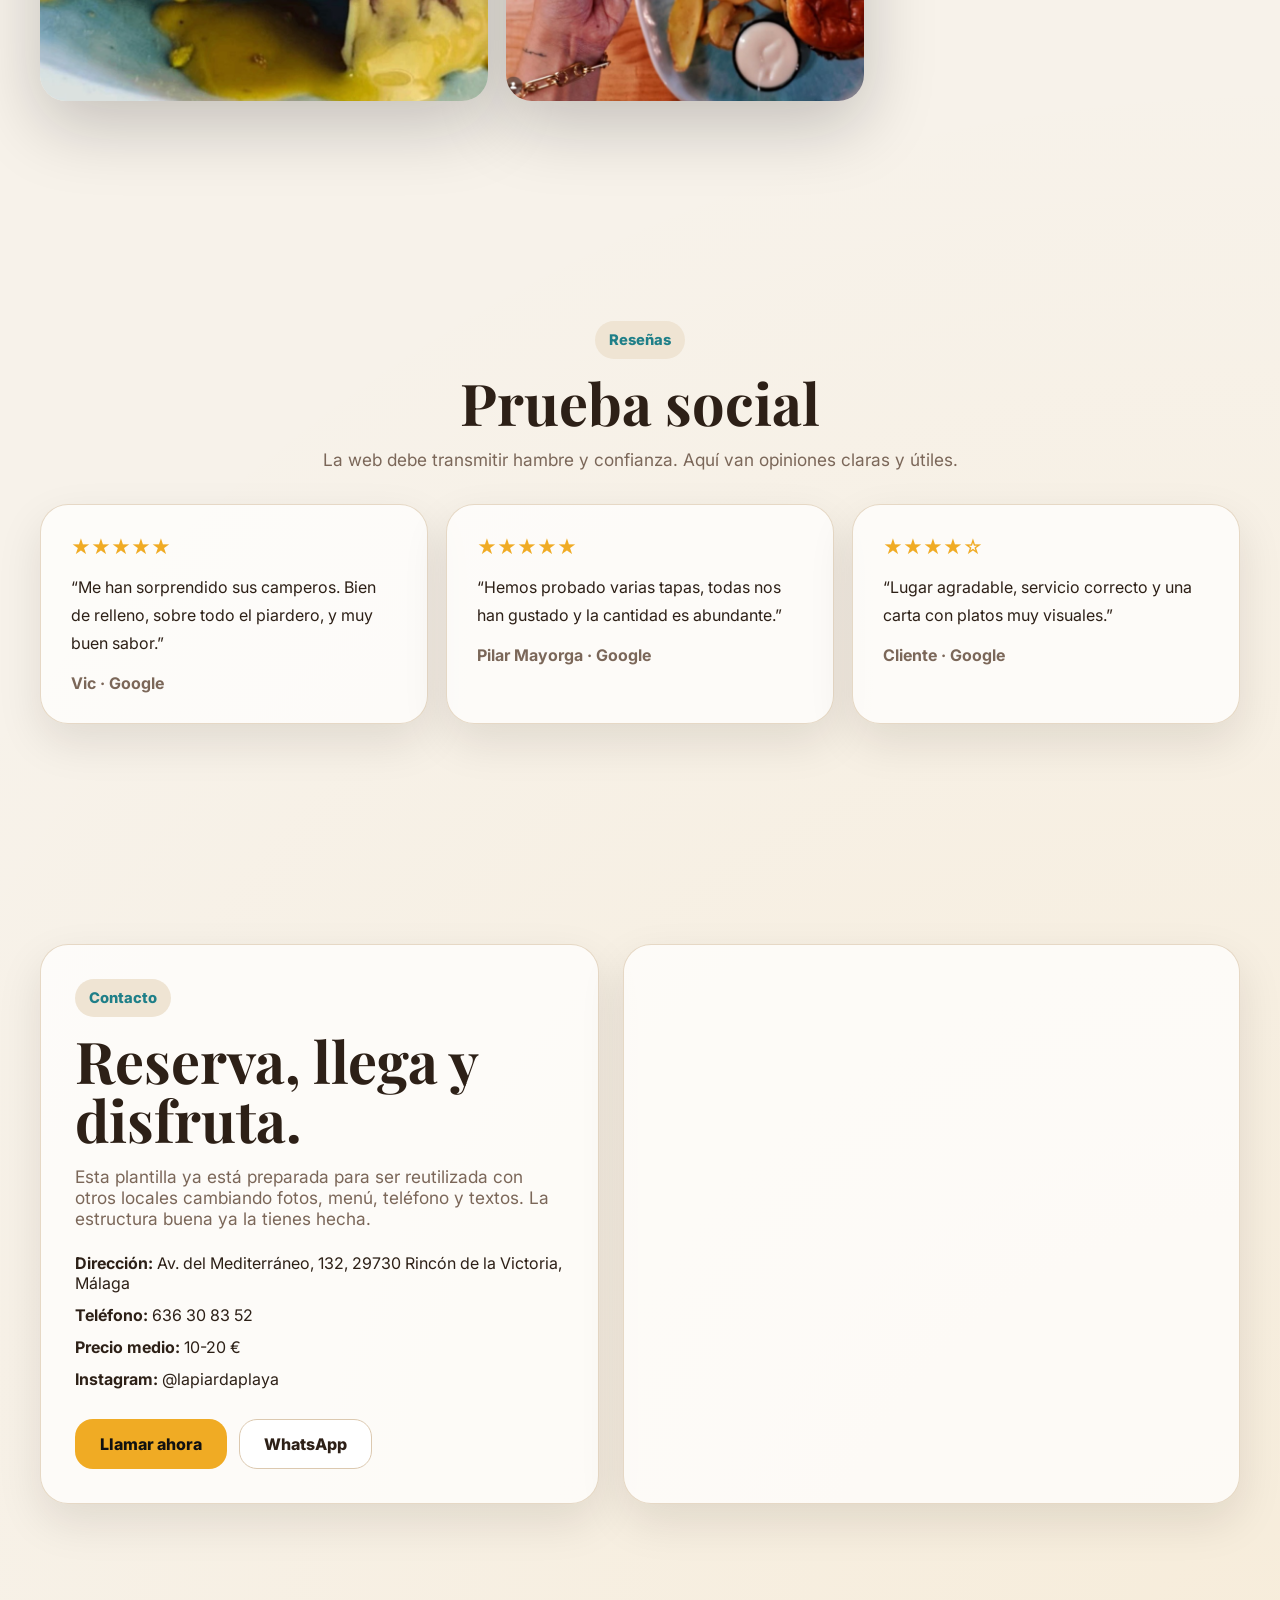
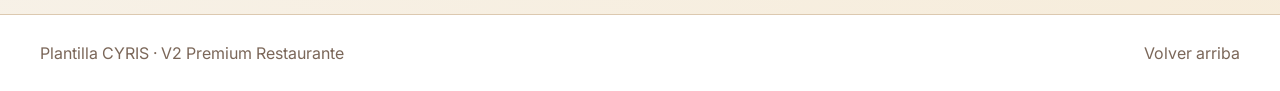
==== commit ea23cd4d: "Update index.html" ====
--- a/index.html
+++ b/index.html
@@ -59,9 +59,9 @@
       <h1>La piarda playa <br></h1>
       <p>
         Restaurante frente el mar
-Disfruta de la mejor cocina malagueña con vistas al mar en Rincón de la Victoria
+      <p>
+      Disfruta de la mejor cocina malagueña con vistas al mar en Rincón de la Victoria
       </p>
-
       <div class="hero-actions">
         <a class="btn btn-primary" href="#carta">Ver carta</a>
         <a class="btn btn-glass" href="#contacto">Cómo llegar</a>
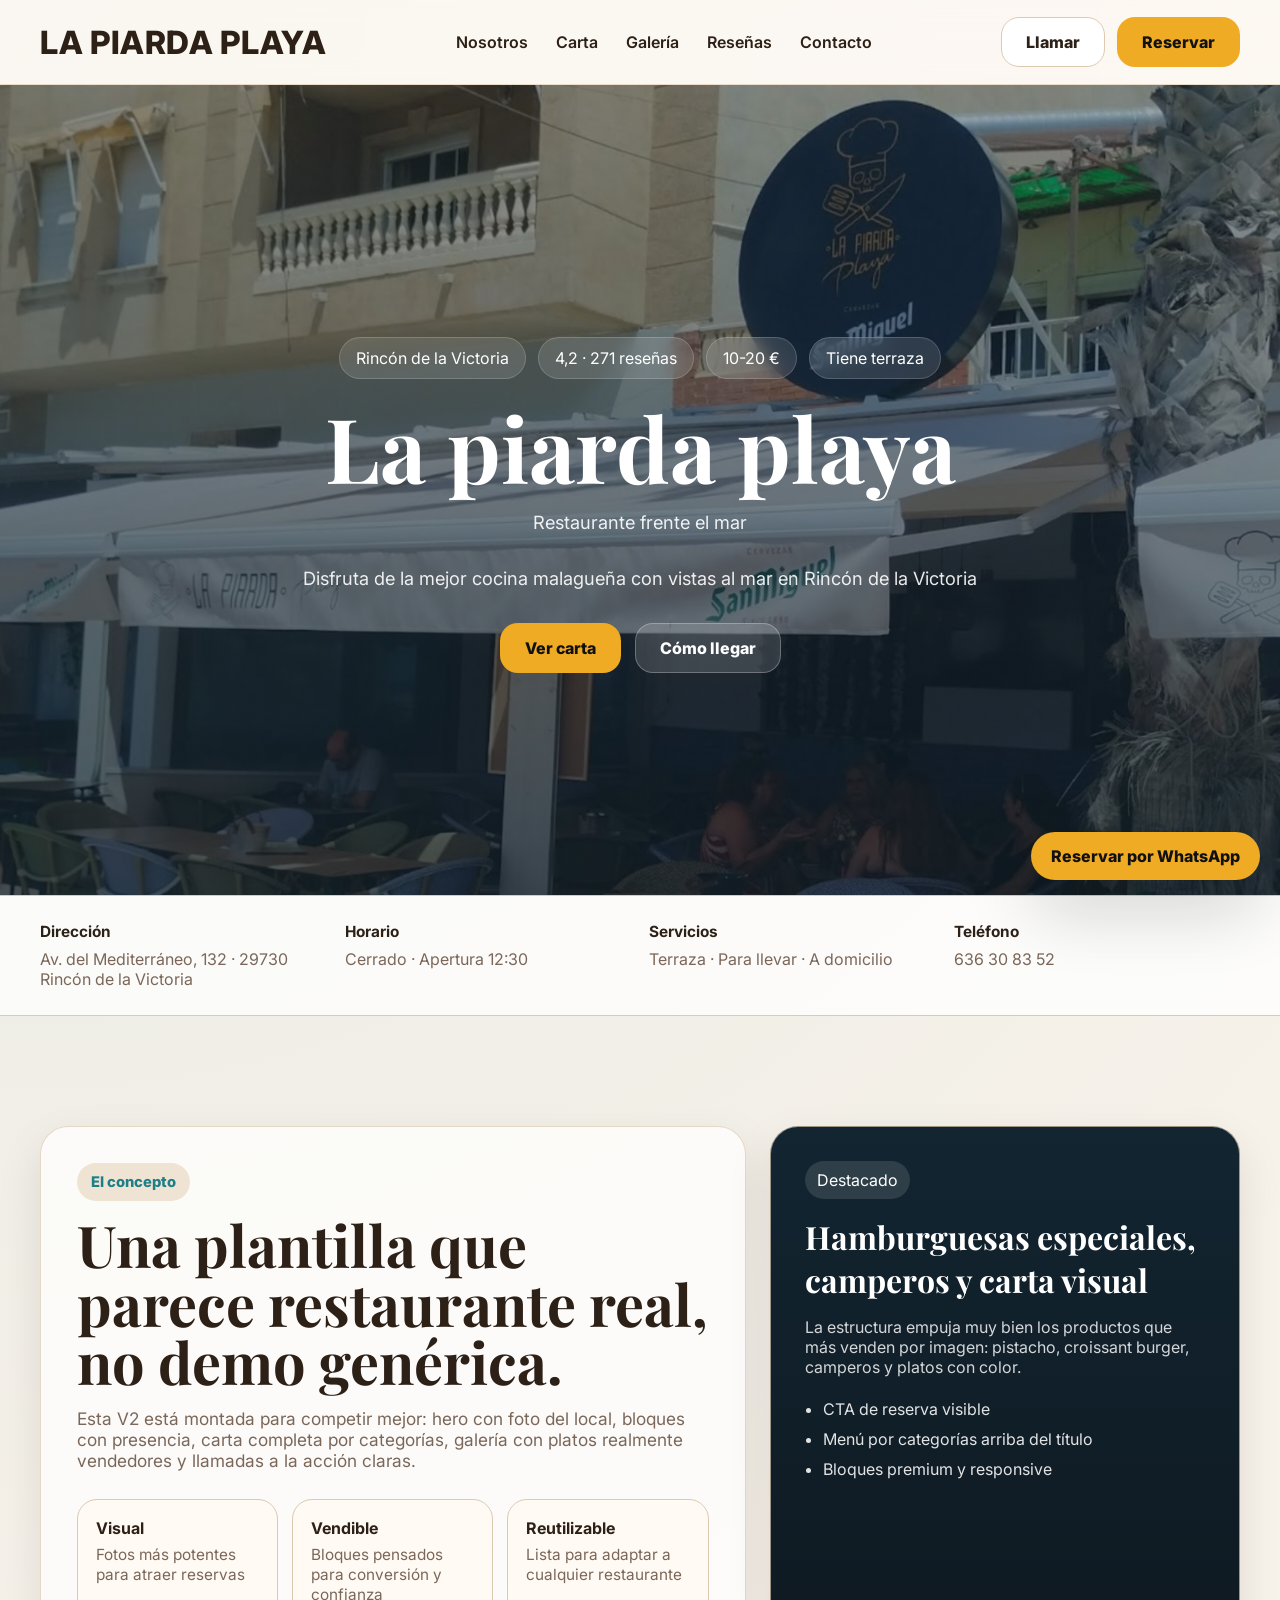
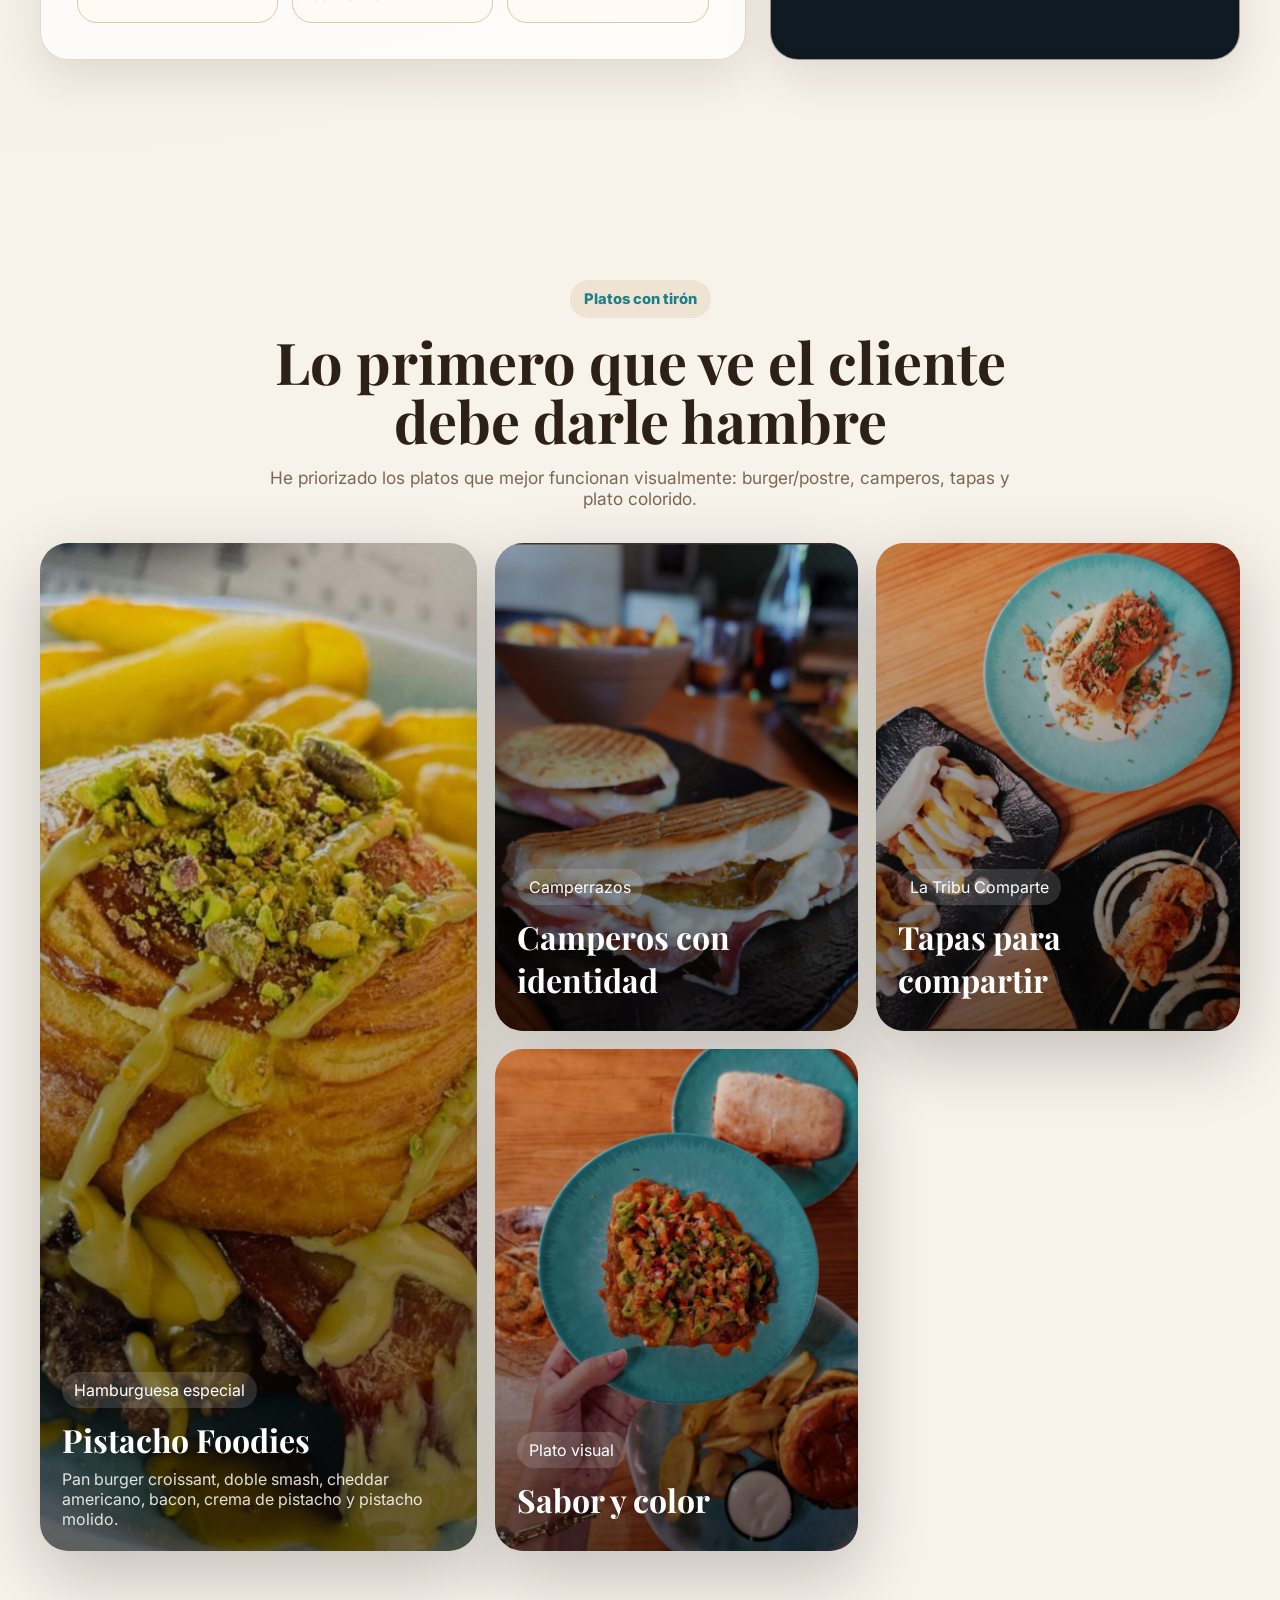
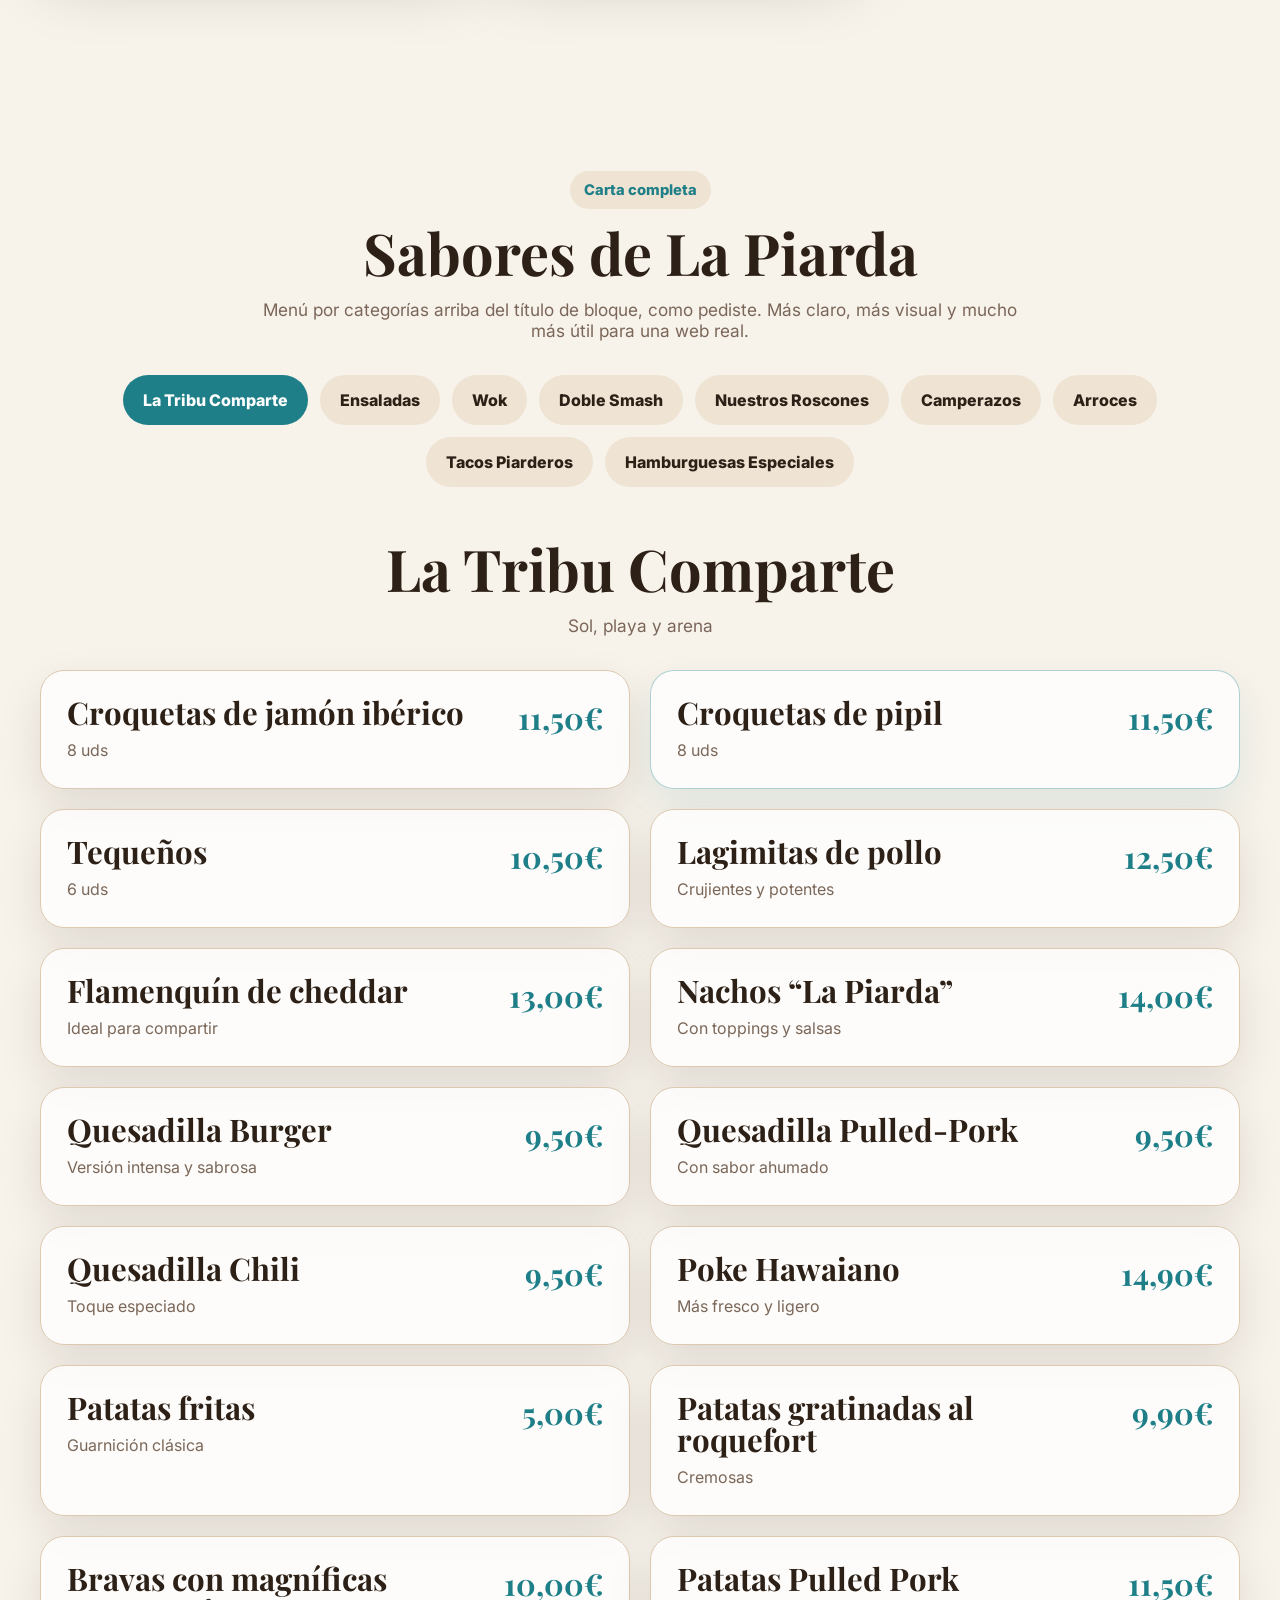
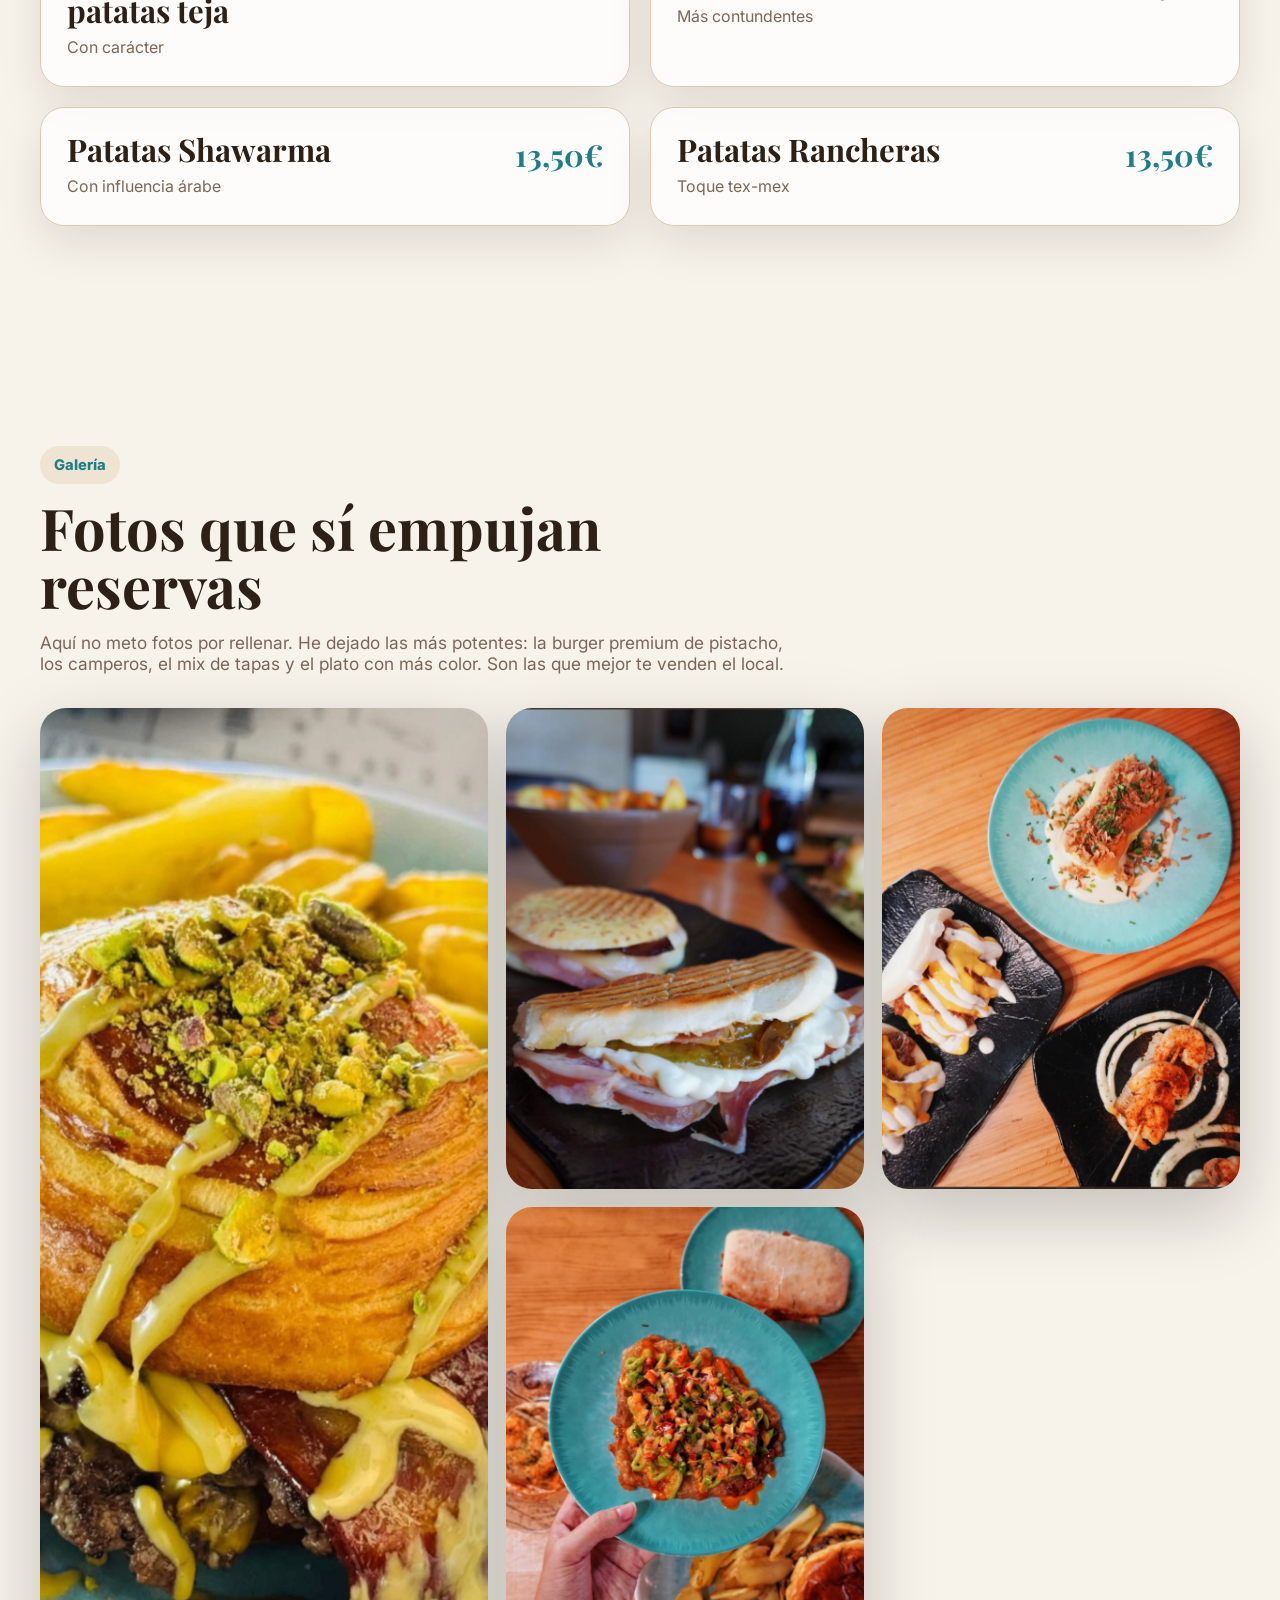
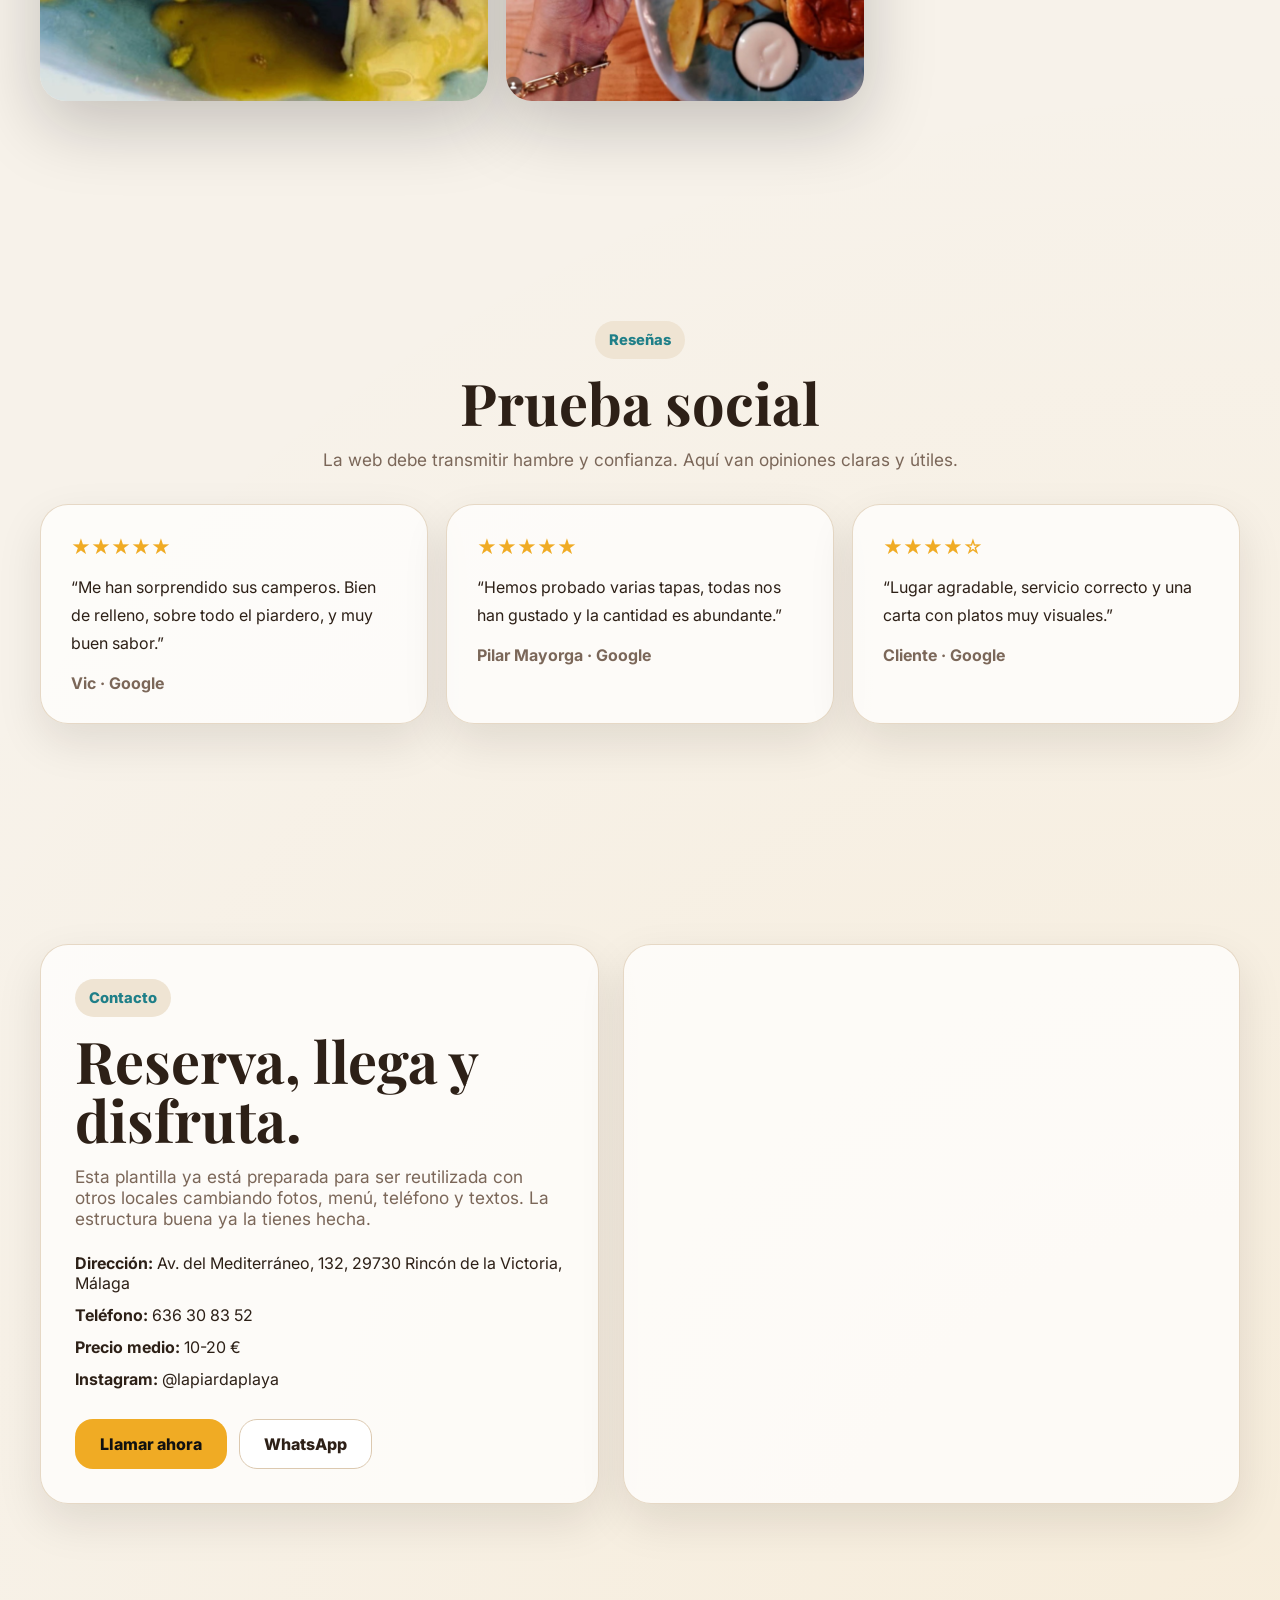
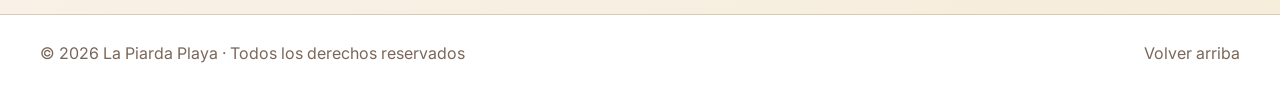
==== commit 8a694e91: "Update index.html" ====
--- a/index.html
+++ b/index.html
@@ -3,7 +3,8 @@
 <head>
   <meta charset="UTF-8" />
   <meta name="viewport" content="width=device-width, initial-scale=1.0" />
-  <title>La Piarda Playa | V2 Premium</title>
+  <title>La Piarda Playa | Restaurante en Málaga</title>
+<meta name="description" content="Restaurante La Piarda Playa en Málaga. Comida mediterránea frente al mar. Reserva ahora.">
   <meta name="description" content="Plantilla premium para restaurantes inspirada en La Piarda Playa: hero visual, carta completa, galería potente y enfoque a reservas." />
   <meta name="theme-color" content="#10212b" />
   <link rel="preconnect" href="https://fonts.googleapis.com">
@@ -423,7 +424,7 @@
 
   <footer class="site-footer">
     <div class="container footer-wrap">
-      <span>Plantilla CYRIS · V2 Premium Restaurante</span>
+      <span>© 2026 La Piarda Playa · Todos los derechos reservados</span>
       <a href="#top">Volver arriba</a>
     </div>
   </footer>
